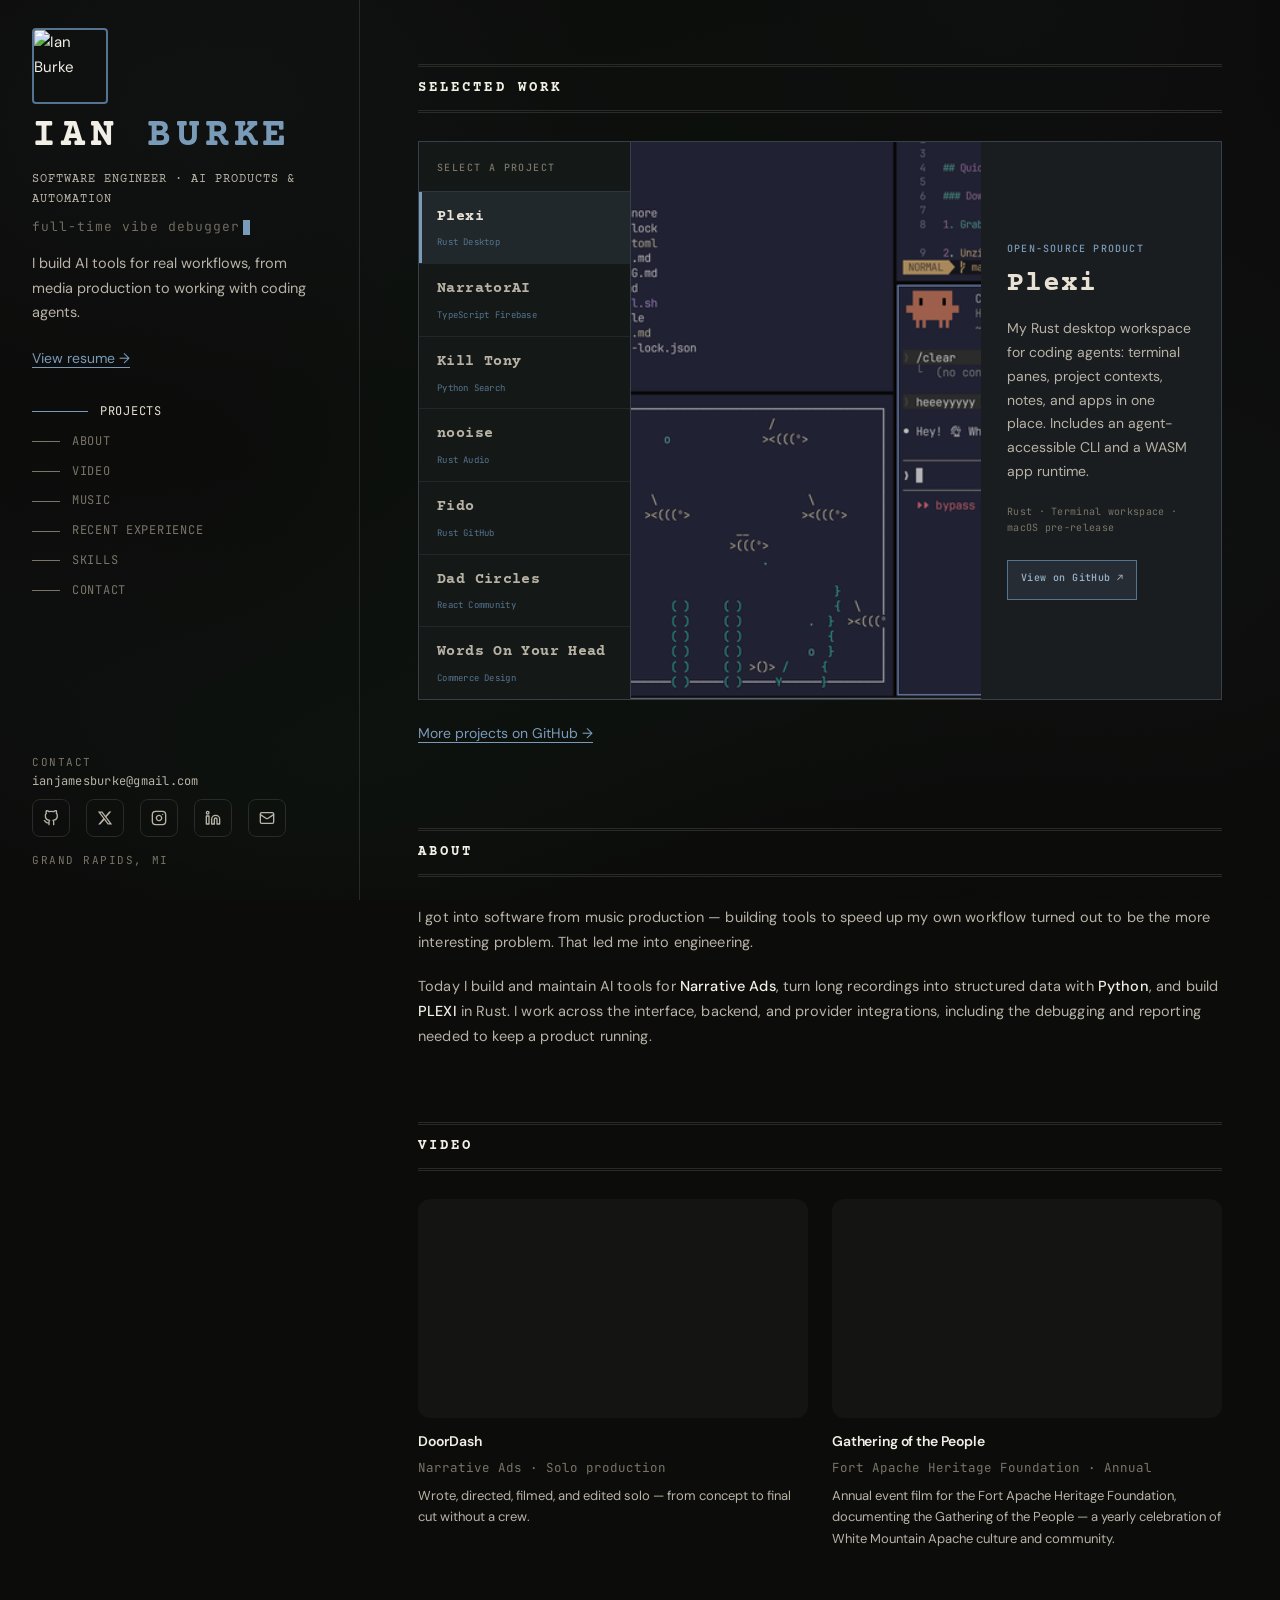
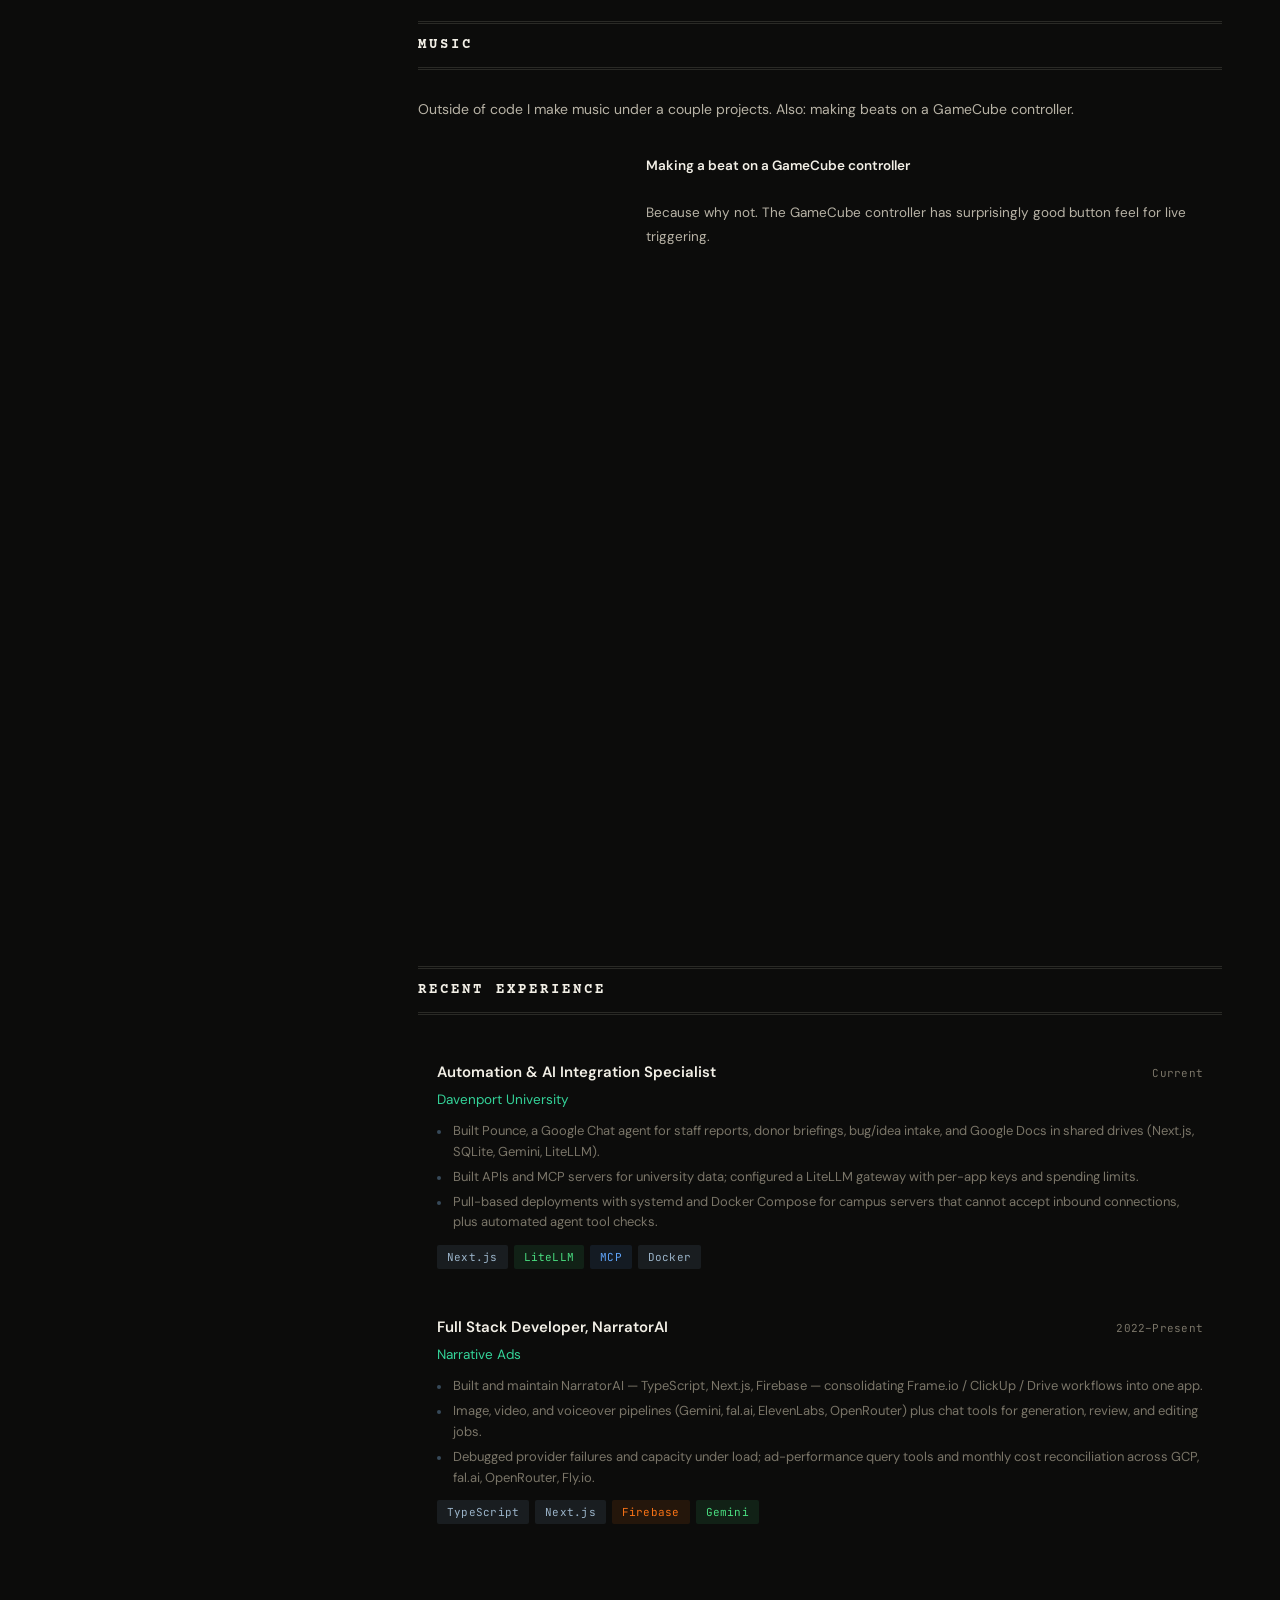
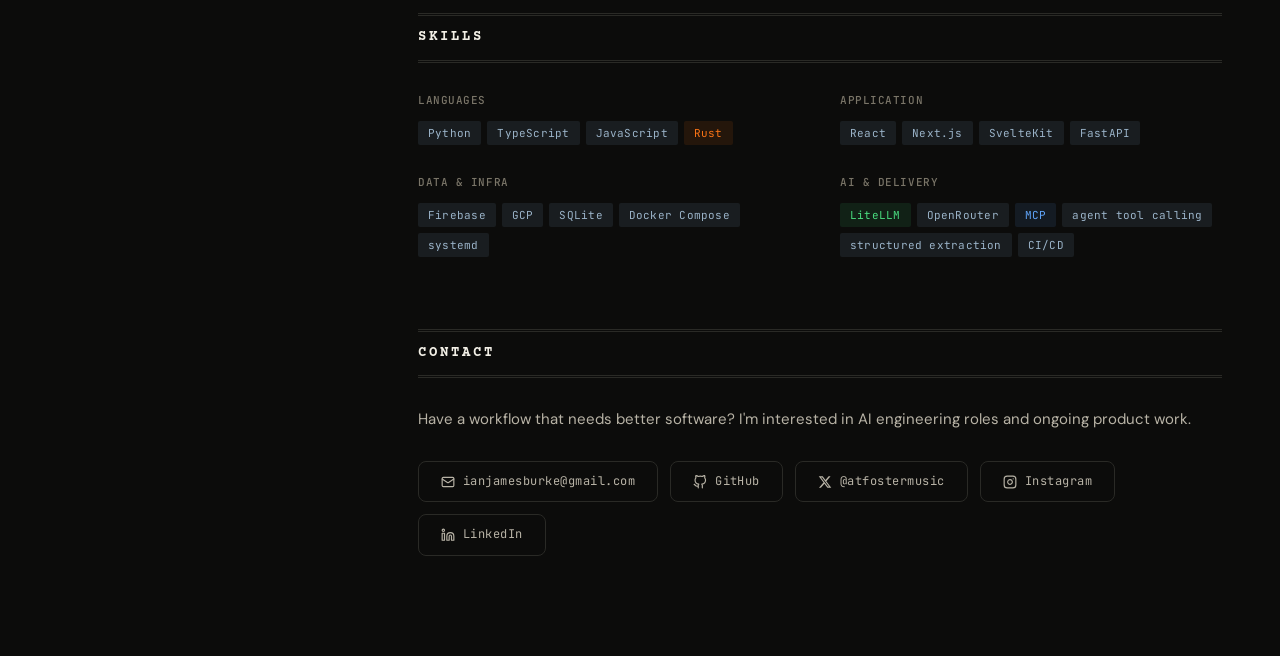
==== index.html @ cabcfe4a "Prioritize project preview imagery" ====
<!DOCTYPE html>
<html lang="en">
<head>
  <meta charset="UTF-8">
  <meta name="viewport" content="width=device-width, initial-scale=1.0">
  <title>Ian Burke | AI Products &amp; Software Engineering</title>
  <!-- v7b accent fork (slate): Slate blue. Cool slate-blue. Quiet technical. Flowing sidebar + labels. -->
  <meta name="description" content="Ian Burke builds AI products, data pipelines, and tools for working with coding agents. Recent work, experience, and resume.">
  <link rel="preconnect" href="https://fonts.googleapis.com">
  <link rel="preconnect" href="https://fonts.gstatic.com" crossorigin>
  <link href="https://fonts.googleapis.com/css2?family=DM+Sans:ital,opsz,wght@0,9..40,300..700;1,9..40,300..700&family=JetBrains+Mono:wght@300;400;500&family=Courier+Prime:wght@400;700&display=swap" rel="stylesheet">
  <style>
    *,*::before,*::after{box-sizing:border-box;margin:0;padding:0}

    :root {
      --bg: #0c0c0b;
      --bg-raised: #141413;
      --bg-hover: #1a1a18;
      --project-surface: #191d20;
      --project-border: #364049;
      --border: #2a2a26;
      --border-hover: #3f3f36;
      --text: #f2efe6;
      --text-muted: #b8b3a6;
      --text-dim: #7a7568;
      --accent: #7a9bb8;
      --accent-bright: #9bb4c9;
      --accent-dim: rgba(122, 155, 184, 0.12);
      --accent-glow: rgba(122, 155, 184, 0.18);
      --brass: #7a9bb8;
      --brass-dim: #55748f;
      --brass-bright: #9bb4c9;
      --ink-cream: #e8e2d4;
      --green: #4ade80;
      --green-dim: rgba(74, 222, 128, 0.1);
      --green-muted: #34d399;
      --blue: #60a5fa;
      --blue-muted: #8ba4c7;
      --orange: #f97316;
      --orange-dim: rgba(249, 115, 22, 0.1);
      --red: #f43f5e;
      --red-dim: rgba(244, 63, 94, 0.1);
      --yellow: #facc15;
      --yellow-dim: rgba(250, 204, 21, 0.1);
      --serif: 'Courier Prime', 'Courier New', Courier, monospace;
      --display: 'Courier Prime', 'Courier New', Courier, monospace;
      --sans: 'DM Sans', -apple-system, sans-serif;
      --mono: 'JetBrains Mono', 'SF Mono', 'Courier New', monospace;
    }

    html {
      scroll-behavior: smooth;
      -webkit-font-smoothing: antialiased;
      -moz-osx-font-smoothing: grayscale;
    }

    body {
      font-family: var(--sans);
      background: var(--bg);
      color: var(--text);
      line-height: 1.65;
      font-size: 15px;
      overflow-x: hidden;
    }

    ::selection {
      background: rgba(122, 155, 184, 0.25);
      color: var(--ink-cream);
    }

    a {
      color: var(--text);
      text-decoration: none;
      transition: color 0.2s ease;
    }

    a:hover { color: var(--ink-cream); }

    /* ─── FRACTAL BACKGROUND ─── */

    .fractal-bg {
      position: fixed;
      top: 0;
      left: 0;
      width: 100%;
      height: 100%;
      z-index: 0;
      opacity: 0.07;
      pointer-events: none;
      overflow: hidden;
    }

    .fractal-bg::before,
    .fractal-bg::after {
      content: '';
      position: absolute;
      border-radius: 50%;
      filter: blur(80px);
      animation: fractalDrift 45s ease-in-out infinite alternate;
    }

    .fractal-bg::before {
      width: 140%;
      height: 140%;
      top: -30%;
      left: -20%;
      background:
        radial-gradient(ellipse 40% 35% at 25% 30%, #7a9bb8 0%, transparent 70%),
        radial-gradient(ellipse 30% 45% at 70% 20%, #55748f 0%, transparent 65%),
        radial-gradient(ellipse 50% 30% at 50% 70%, #4ade80 0%, transparent 60%),
        radial-gradient(ellipse 25% 40% at 80% 60%, #7a9bb8 0%, transparent 70%),
        radial-gradient(ellipse 35% 25% at 15% 75%, #55748f 0%, transparent 65%),
        radial-gradient(ellipse 20% 50% at 40% 45%, #22c55e 0%, transparent 55%);
    }

    .fractal-bg::after {
      width: 120%;
      height: 120%;
      top: -10%;
      left: -10%;
      background:
        radial-gradient(ellipse 35% 40% at 60% 55%, #55748f 0%, transparent 65%),
        radial-gradient(ellipse 45% 25% at 30% 80%, #4ade80 0%, transparent 60%),
        radial-gradient(ellipse 30% 35% at 85% 35%, #2f3d4a 0%, transparent 70%),
        radial-gradient(ellipse 40% 30% at 20% 15%, #7a9bb8 0%, transparent 60%),
        radial-gradient(ellipse 25% 45% at 55% 25%, #16a34a 0%, transparent 55%);
      animation-delay: -20s;
      animation-duration: 60s;
    }

    @keyframes fractalDrift {
      0% { transform: scale(1) rotate(0deg) translate(0, 0); }
      33% { transform: scale(1.08) rotate(3deg) translate(2%, -1%); }
      66% { transform: scale(0.95) rotate(-2deg) translate(-1%, 2%); }
      100% { transform: scale(1.04) rotate(1.5deg) translate(1%, -1.5%); }
    }

    /* Noise grain overlay for texture */
    .fractal-bg .grain {
      position: absolute;
      top: -50%;
      left: -50%;
      width: 200%;
      height: 200%;
      background-image: url("data:image/svg+xml,%3Csvg viewBox='0 0 256 256' xmlns='http://www.w3.org/2000/svg'%3E%3Cfilter id='n'%3E%3CfeTurbulence type='fractalNoise' baseFrequency='0.85' numOctaves='4' stitchTiles='stitch'/%3E%3C/filter%3E%3Crect width='100%25' height='100%25' filter='url(%23n)' opacity='0.5'/%3E%3C/svg%3E");
      background-size: 200px 200px;
      opacity: 0.4;
      mix-blend-mode: overlay;
    }

    /* ─── LAYOUT ─── */

    .wrapper {
      display: flex;
      align-items: flex-start;
      min-height: 100vh;
      position: relative;
      z-index: 1;
    }

    .sidebar {
      flex: 0 0 min(30%, 360px);
      width: min(30%, 360px);
      max-width: 360px;
      position: sticky;
      top: 0;
      height: 100vh;
      height: 100dvh;
      padding: 28px 32px;
      border-right: 1px solid var(--border);
      overflow: hidden;
    }

    .identity {
      display: flex;
      flex-direction: column;
      height: 100%;
      min-height: 0;
    }

    .main {
      flex: 1 1 0;
      min-width: 0;
      max-width: 900px;
      margin-inline: auto;
      padding: 80px 60px 120px 60px;
      width: 100%;
      overflow: visible;
    }

    /* ─── SIDEBAR CONTENT ─── */

    .avatar {
      width: 76px;
      height: 76px;
      border-radius: 50%;
      object-fit: cover;
      object-position: center 20%;
      border: 2px solid var(--border);
      margin-bottom: 12px;
      display: block;
    }

    .name {
      font-family: var(--display);
      font-size: 48px;
      font-weight: 700;
      letter-spacing: -0.03em;
      line-height: 1.05;
      color: var(--text);
      margin-bottom: 12px;
    }

    .name em {
      font-style: normal;
      color: var(--brass);
    }

    .role {
      font-family: var(--sans);
      font-size: 16px;
      font-weight: 500;
      color: var(--text-muted);
      margin-bottom: 6px;
      letter-spacing: 0.01em;
    }

    .tagline {
      font-family: var(--mono);
      font-size: 13px;
      font-weight: 300;
      color: var(--text-dim);
      letter-spacing: 0.02em;
      margin-bottom: 14px;
    }

    .tagline .cursor {
      display: inline-block;
      width: 7px;
      height: 15px;
      background: var(--brass);
      margin-left: 3px;
      vertical-align: text-bottom;
      animation: blink 1.1s step-end infinite;
    }

    @keyframes blink {
      0%, 100% { opacity: 1; }
      50% { opacity: 0; }
    }

    .bio {
      font-size: 14.5px;
      color: var(--text-muted);
      line-height: 1.7;
      max-width: 340px;
    }

    /* ─── NAV ─── */

    .nav {
      margin-top: 16px;
    }

    .nav-link {
      display: flex;
      align-items: center;
      gap: 12px;
      padding: 5px 0;
      font-family: var(--mono);
      font-size: 12px;
      font-weight: 400;
      letter-spacing: 0.06em;
      text-transform: uppercase;
      color: var(--text-dim);
      transition: all 0.3s ease;
      cursor: pointer;
    }

    .nav-line {
      width: 28px;
      height: 1px;
      background: var(--text-dim);
      transition: all 0.3s ease;
    }

    .nav-link:hover,
    .nav-link.active {
      color: var(--ink-cream);
    }

    .nav-link:hover .nav-line,
    .nav-link.active .nav-line {
      width: 56px;
      background: var(--brass-dim);
    }

    /* ─── SIDEBAR FOOTER ─── */

    .sidebar-footer {
      margin-top: auto;
      padding-top: 14px;
    }

    .sidebar-contact-label {
      font-family: var(--mono);
      font-size: 11px;
      letter-spacing: 0.14em;
      text-transform: uppercase;
      color: var(--text-dim);
      margin-bottom: 2px;
    }

    .sidebar-email {
      display: block;
      font-family: var(--mono);
      font-size: 12px;
      color: var(--text-muted);
      background: none;
      border: none;
      padding: 0;
      cursor: pointer;
      text-align: left;
      letter-spacing: 0.02em;
    }

    .sidebar-email:hover {
      color: var(--accent);
    }

    .socials {
      display: flex;
      gap: 16px;
      margin-top: 10px;
      margin-bottom: 10px;
    }

    .social-link {
      display: flex;
      align-items: center;
      justify-content: center;
      width: 38px;
      height: 38px;
      border-radius: 8px;
      border: 1px solid var(--border);
      color: var(--text-muted);
      background: transparent;
      font: inherit;
      padding: 0;
      cursor: pointer;
      transition: all 0.25s ease;
    }

    .social-link:hover {
      border-color: var(--brass-dim);
      color: var(--ink-cream);
      background: rgba(196, 165, 116, 0.1);
      box-shadow: 0 0 20px rgba(196, 165, 116, 0.08);
    }

    .social-link .check-icon { display: none; }
    .social-link.copied .email-icon { display: none; }
    .social-link.copied .check-icon { display: block; }
    .social-link.copied {
      border-color: var(--green);
      color: var(--green);
      background: var(--green-dim);
    }

    .email-wrap {
      position: relative;
    }

    .copy-toast {
      position: absolute;
      bottom: calc(100% + 8px);
      left: 50%;
      transform: translateX(-50%) translateY(4px);
      font-family: var(--mono);
      font-size: 11px;
      color: var(--green);
      background: var(--bg-raised);
      border: 1px solid var(--green);
      padding: 4px 10px;
      border-radius: 6px;
      white-space: nowrap;
      pointer-events: none;
      opacity: 0;
      transition: all 0.2s ease;
    }

    .copy-toast.show {
      opacity: 1;
      transform: translateX(-50%) translateY(0);
    }

    .social-link svg {
      width: 16px;
      height: 16px;
    }

    .status-line {
      font-family: var(--mono);
      font-size: 11px;
      color: var(--text-dim);
      letter-spacing: 0.03em;
    }

    /* ─── SECTIONS ─── */

    .section {
      margin-bottom: 100px;
    }

    .section:last-child {
      margin-bottom: 0;
    }

    .section-label {
      font-family: var(--display);
      font-size: 14px;
      font-weight: 700;
      letter-spacing: 0.04em;
      text-transform: uppercase;
      color: var(--text);
      padding-left: 14px;
      border-left: 3px solid var(--brass);
      margin-bottom: 40px;
    }

    /* ─── ABOUT ─── */

    .about p {
      color: var(--text-muted);
      font-size: 15px;
      margin-bottom: 18px;
      line-height: 1.75;
    }

    .about p:last-child { margin-bottom: 0; }

    .about strong {
      color: var(--text);
      font-weight: 500;
    }

    .about a {
      color: var(--blue-muted);
      text-decoration: underline;
      text-decoration-color: rgba(129, 140, 248, 0.3);
      text-underline-offset: 3px;
      transition: text-decoration-color 0.2s ease;
    }

    .about a:hover {
      text-decoration-color: var(--blue-muted);
    }

    /* ─── EXPERIENCE ─── */

    .exp-item {
      padding: 20px 24px;
      border-radius: 12px;
      margin-bottom: 12px;
      border: 1px solid transparent;
      transition: all 0.25s ease;
    }

    .exp-item:hover {
      background: var(--bg-hover);
      border-color: var(--border);
    }

    .exp-header {
      display: flex;
      justify-content: space-between;
      align-items: baseline;
      margin-bottom: 4px;
      gap: 12px;
    }

    .exp-role {
      font-size: 15px;
      font-weight: 600;
      color: var(--text);
    }

    .exp-date {
      font-family: var(--mono);
      font-size: 11px;
      color: var(--text-dim);
      white-space: nowrap;
      letter-spacing: 0.02em;
    }

    .exp-company {
      font-size: 13.5px;
      color: var(--green-muted);
      margin-bottom: 10px;
    }

    .exp-desc {
      font-size: 13.5px;
      color: var(--text-muted);
      line-height: 1.65;
      margin-bottom: 10px;
    }

    .exp-highlights {
      list-style: none;
      padding: 0;
    }

    .exp-highlights li {
      font-size: 13px;
      color: var(--text-dim);
      line-height: 1.6;
      padding-left: 16px;
      position: relative;
      margin-bottom: 4px;
    }

    .exp-highlights li::before {
      content: '';
      position: absolute;
      left: 0;
      top: 9px;
      width: 4px;
      height: 4px;
      border-radius: 50%;
      background: var(--brass-dim);
      opacity: 0.6;
    }

    .exp-tags {
      display: flex;
      flex-wrap: wrap;
      gap: 6px;
      margin-top: 12px;
    }

    /* ─── FEATURED PROJECT ─── */

    .project-featured {
      display: grid;
      grid-template-columns: 1.1fr 1fr;
      gap: 24px;
      border: 1px solid var(--project-border);
      border-radius: 14px;
      background: var(--project-surface);
      overflow: hidden;
      margin-bottom: 20px;
      transition: border-color 0.25s ease;
    }

    a.project-featured:hover {
      border-color: var(--border-hover);
    }

    .project-featured-media {
      position: relative;
      aspect-ratio: 16 / 9;
      align-self: start;
      padding-bottom: 0;
      height: auto;
      background: var(--bg);
    }

    .project-featured-media iframe {
      position: absolute;
      top: 0;
      left: 0;
      width: 100%;
      height: 100%;
      border: 0;
    }

    .project-featured-media--img img {
      position: absolute;
      top: 0;
      left: 0;
      width: 100%;
      height: 100%;
      object-fit: cover;
      filter: brightness(0.9) saturate(0.9);
      transition: transform 0.5s cubic-bezier(0.25, 0.46, 0.45, 0.94), filter 0.5s ease;
    }

    a.project-featured:hover .project-featured-media--img img {
      transform: scale(1.03);
      filter: brightness(1) saturate(1);
    }

    .project-featured-body {
      padding: 24px 28px 24px 0;
      display: flex;
      flex-direction: column;
      justify-content: center;
    }

    .project-featured-body .project-desc { margin-bottom: 12px; }
    .project-featured-body .project-tags { margin-bottom: 4px; }

    @media (min-width: 769px) {
      .project-featured-media {
        align-self: stretch;
        aspect-ratio: auto;
        height: 100%;
      }
    }

    @media (max-width: 768px) {
      .project-featured { grid-template-columns: 1fr; }
      .project-featured-body { padding: 4px 20px 24px; }
    }

    .project-lane-label {
      margin: 48px 0 20px;
      color: var(--text-dim);
      font-family: var(--mono);
      font-size: 11px;
      font-weight: 500;
      letter-spacing: 0.16em;
      text-transform: uppercase;
    }

    /* ─── PROJECT INDEX ─── */

    .projects-mini-list {
      display: grid;
      grid-template-columns: repeat(3, minmax(0, 1fr));
      gap: 0;
      margin-bottom: 20px;
      border-top: 1px solid var(--border);
    }

    .project-mini {
      display: flex;
      align-items: baseline;
      justify-content: space-between;
      gap: 16px;
      min-height: 100px;
      padding: 20px 0;
      border-bottom: 1px solid var(--border);
      transition: all 0.2s ease;
    }

    .project-mini { padding-right: 20px; }
    .project-mini + .project-mini { padding-left: 20px; border-left: 1px solid var(--border); }

    .project-mini:hover {
      color: var(--brass);
    }

    .project-mini-body {
      display: flex;
      flex-direction: column;
      gap: 4px;
      min-width: 0;
    }

    .project-mini-name {
      font-size: 14px;
      font-weight: 600;
      color: var(--text);
    }

    .project-mini-desc {
      font-size: 12.5px;
      color: var(--text-dim);
      line-height: 1.5;
    }

    .project-mini-arrow {
      color: var(--text-dim);
      font-size: 18px;
      transition: transform 0.2s ease, color 0.2s ease;
    }

    .project-mini:hover .project-mini-arrow { color: var(--brass); transform: translate(3px, -3px); }

    @media (max-width: 600px) {
      .projects-mini-list { grid-template-columns: 1fr; }
      .project-mini, .project-mini + .project-mini { padding-left: 0; padding-right: 0; border-left: 0; }
    }

    /* ─── WORK SELECTOR ─── */

    .work-selector {
      display: grid;
      grid-template-columns: minmax(205px, 0.36fr) minmax(0, 1fr);
      border: 1px solid var(--project-border);
      background: var(--project-surface);
    }

    .work-selector-nav {
      display: flex;
      flex-direction: column;
      border-right: 1px solid var(--project-border);
      background: #141817;
    }

    .work-selector-label {
      padding: 18px 18px 14px;
      color: var(--text-dim);
      font-family: var(--mono);
      font-size: 10px;
      font-weight: 500;
      letter-spacing: 0.14em;
      text-transform: uppercase;
    }

    .work-selector-button {
      width: 100%;
      min-width: 0;
      padding: 13px 18px;
      border: 0;
      border-top: 1px solid rgba(122, 155, 184, 0.12);
      background: transparent;
      color: var(--text-muted);
      cursor: pointer;
      font: inherit;
      text-align: left;
      transition: background 0.18s ease, color 0.18s ease;
    }

    .work-selector-button:hover,
    .work-selector-button.active {
      background: var(--accent-dim);
      color: var(--ink-cream);
    }

    .work-selector-button.active { box-shadow: inset 3px 0 0 var(--brass); }

    .work-selector-button strong {
      display: block;
      max-width: 100%;
      font-family: var(--display);
      font-size: 15px;
      letter-spacing: 0.025em;
      overflow-wrap: anywhere;
    }

    .work-selector-tags {
      display: flex;
      gap: 5px;
      margin-top: 6px;
    }

    .work-selector-tags small {
      color: var(--brass-dim);
      font-family: var(--mono);
      font-size: 9px;
      letter-spacing: 0.03em;
    }

    .work-selector-stage {
      display: grid;
      grid-template-columns: minmax(0, 1.38fr) minmax(240px, 0.76fr);
      min-height: 430px;
    }

    .work-selector-media {
      position: relative;
      min-height: 100%;
      overflow: hidden;
      background: var(--bg);
    }

    .work-selector-media img {
      width: 100%;
      height: 100%;
      object-fit: cover;
      filter: brightness(0.78) saturate(0.82);
      transition: opacity 0.16s ease, transform 0.5s ease, filter 0.4s ease;
    }

    .work-selector-stage:hover .work-selector-media img {
      transform: scale(1.025);
      filter: brightness(0.92) saturate(0.95);
    }

    .work-selector-copy {
      display: flex;
      flex-direction: column;
      justify-content: center;
      padding: 28px 26px;
    }

    .work-selector-kicker {
      color: var(--brass);
      font-family: var(--mono);
      font-size: 10px;
      font-weight: 500;
      letter-spacing: 0.12em;
      text-transform: uppercase;
    }

    .work-selector-copy h3 {
      margin-top: 12px;
      max-width: 100%;
      color: var(--ink-cream);
      font-family: var(--display);
      font-size: clamp(24px, 2.2vw, 32px);
      line-height: 1.05;
      letter-spacing: 0.035em;
      overflow-wrap: anywhere;
    }

    .work-selector-copy p {
      margin-top: 18px;
      color: var(--text-muted);
      font-size: 14px;
      line-height: 1.7;
    }

    .work-selector-meta {
      margin-top: 20px;
      color: var(--text-dim);
      font-family: var(--mono);
      font-size: 10px;
      line-height: 1.6;
      letter-spacing: 0.03em;
    }

    .work-selector-action {
      align-self: flex-start;
      min-height: 40px;
      margin-top: 24px;
      padding: 9px 13px;
      border: 1px solid var(--brass-dim);
      background: var(--accent-dim);
      color: var(--brass-bright);
      font-family: var(--mono);
      font-size: 10px;
      font-weight: 500;
      letter-spacing: 0.04em;
      transition: background 0.18s ease, color 0.18s ease;
    }

    .work-selector-action:hover { background: var(--brass); color: var(--bg); }

    @media (max-width: 768px) {
      .work-selector { grid-template-columns: 1fr; }
      .work-selector-nav { display: grid; grid-template-columns: repeat(2, minmax(0, 1fr)); border-right: 0; border-bottom: 1px solid var(--project-border); }
      .work-selector-label { grid-column: 1 / -1; }
      .work-selector-button { min-height: 68px; }
      .work-selector-stage { grid-template-columns: 1fr; min-height: 0; }
      .work-selector-media { aspect-ratio: 16 / 9; }
      .work-selector-copy { padding: 28px 24px; }
    }

    /* ─── SKILLS ─── */

    .skills-grid {
      display: grid;
      grid-template-columns: 1fr 1fr;
      gap: 28px 40px;
    }

    .skill-group-label {
      font-family: var(--mono);
      font-size: 11px;
      font-weight: 500;
      letter-spacing: 0.05em;
      text-transform: uppercase;
      color: var(--text-dim);
      margin-bottom: 12px;
    }

    .skill-list {
      display: flex;
      flex-wrap: wrap;
      gap: 6px;
    }

    @media (max-width: 480px) {
      .skills-grid { grid-template-columns: 1fr; }
    }

    /* ─── PROJECT CARDS ─── */

    .project-card {
      display: flex;
      flex-direction: column;
      border: 1px solid var(--border);
      border-radius: 12px;
      overflow: hidden;
      transition: all 0.35s cubic-bezier(0.25, 0.46, 0.45, 0.94);
      background: var(--bg-raised);
    }

    .project-card:hover {
      border-color: var(--border-hover);
      transform: translateY(-3px);
      box-shadow:
        0 4px 24px rgba(0, 0, 0, 0.3),
        0 0 40px rgba(196, 165, 116, 0.06),
        inset 0 1px 0 rgba(255, 255, 255, 0.02);
    }

    .project-img-wrap {
      position: relative;
      overflow: hidden;
      aspect-ratio: 16 / 9;
      background: var(--bg);
    }

    .project-img-wrap img {
      width: 102%;
      height: 102%;
      margin: -1% 0 0 -1%;
      object-fit: cover;
      transition: transform 0.5s cubic-bezier(0.25, 0.46, 0.45, 0.94);
      filter: brightness(0.9) saturate(0.9);
    }

    .project-card:hover .project-img-wrap img {
      transform: scale(1.04);
      filter: brightness(1) saturate(1);
    }

    .project-img-wrap::after {
      content: '';
      position: absolute;
      bottom: 0;
      left: 0;
      right: 0;
      height: 60%;
      background: linear-gradient(transparent, var(--bg-raised));
      pointer-events: none;
    }

    .project-body {
      padding: 20px 24px 24px;
    }

    .project-header {
      display: flex;
      align-items: flex-start;
      justify-content: space-between;
      margin-bottom: 8px;
    }

    .project-name {
      font-family: var(--display);
      font-size: 17px;
      font-weight: 600;
      color: var(--text);
      letter-spacing: -0.01em;
    }

    .project-link-icon {
      color: var(--text-dim);
      transition: all 0.3s ease;
      display: flex;
      flex-shrink: 0;
    }

    .project-card:hover .project-link-icon {
      color: var(--brass);
      transform: translate(2px, -2px);
    }

    .project-link-icon svg {
      width: 16px;
      height: 16px;
    }

    .project-desc {
      font-size: 13.5px;
      color: var(--text-muted);
      line-height: 1.6;
      margin-bottom: 14px;
    }

    .project-tags {
      display: flex;
      flex-wrap: wrap;
      gap: 6px;
    }

    .project-note {
      margin-bottom: 12px;
      color: var(--text-dim);
      font-family: var(--mono);
      font-size: 11px;
      line-height: 1.6;
    }

    .resume-link {
      display: inline-flex;
      align-items: center;
      min-height: 44px;
      margin-top: 12px;
      color: var(--ink-cream);
      font-size: 14px;
      text-decoration: underline;
      text-underline-offset: 4px;
    }

    .resume-link:focus-visible { outline: 2px solid var(--ink-cream); outline-offset: 4px; }

    .tag {
      font-family: var(--mono);
      font-size: 11px;
      font-weight: 400;
      color: var(--accent-bright);
      background: var(--accent-dim);
      padding: 3px 10px;
      border-radius: 100px;
      letter-spacing: 0.02em;
    }

    .tag.green {
      color: var(--green);
      background: var(--green-dim);
    }

    .tag.blue {
      color: var(--blue);
      background: rgba(96, 165, 250, 0.1);
    }

    .tag.orange {
      color: var(--orange);
      background: var(--orange-dim);
    }

    .tag.red {
      color: var(--red);
      background: var(--red-dim);
    }

    .tag.yellow {
      color: var(--yellow);
      background: var(--yellow-dim);
    }

    /* ─── CONTACT ─── */

    .copy-email-btn {
      cursor: pointer;
      font: inherit;
      background: transparent;
      width: auto;
    }

    .contact-text {
      color: var(--text-muted);
      font-size: 15px;
      line-height: 1.75;
      margin-bottom: 28px;
    }

    .contact-text a {
      color: var(--ink-cream);
    }

    .contact-links {
      display: flex;
      flex-wrap: wrap;
      gap: 12px;
    }

    .contact-btn {
      font-family: var(--mono);
      font-size: 12px;
      letter-spacing: 0.04em;
      padding: 10px 22px;
      border-radius: 8px;
      border: 1px solid var(--border);
      color: var(--text-muted);
      transition: all 0.25s ease;
      display: inline-flex;
      align-items: center;
      gap: 8px;
    }

    .contact-btn:hover {
      border-color: var(--brass-dim);
      color: var(--ink-cream);
      background: rgba(196, 165, 116, 0.08);
    }

    .contact-btn svg {
      width: 14px;
      height: 14px;
    }

    /* ─── FADE IN ─── */

    .fade-in {
      opacity: 0;
      transform: translateY(12px);
      animation: fadeUp 0.6s ease forwards;
    }

    @keyframes fadeUp {
      to { opacity: 1; transform: translateY(0); }
    }

    .fade-in:nth-child(1) { animation-delay: 0.05s; }
    .fade-in:nth-child(2) { animation-delay: 0.12s; }
    .fade-in:nth-child(3) { animation-delay: 0.19s; }
    .fade-in:nth-child(4) { animation-delay: 0.26s; }
    .fade-in:nth-child(5) { animation-delay: 0.33s; }

    .section { opacity: 0; transform: translateY(16px); transition: all 0.5s ease; }
    .section.visible { opacity: 1; transform: translateY(0); }

    /* ─── VIDEO ─── */

    .video-grid {
      display: grid;
      grid-template-columns: 1fr 1fr;
      gap: 24px;
    }

    .video-embed-wrap {
      position: relative;
      padding-bottom: 56.25%;
      height: 0;
      overflow: hidden;
      border-radius: 12px;
      margin-bottom: 12px;
      background: var(--bg-raised);
    }

    .video-embed-wrap iframe {
      position: absolute;
      top: 0;
      left: 0;
      width: 100%;
      height: 100%;
      border: 0;
    }

    .video-title {
      font-size: 14px;
      font-weight: 600;
      color: var(--text);
      margin-bottom: 5px;
      letter-spacing: -0.01em;
    }

    .video-meta {
      font-size: 12.5px;
      color: var(--text-dim);
      font-family: var(--mono);
      margin-bottom: 6px;
    }

    .video-desc {
      font-size: 13px;
      color: var(--text-muted);
      line-height: 1.65;
    }

    /* ─── MUSIC ─── */

    .music-intro {
      color: var(--text-muted);
      font-size: 14px;
      line-height: 1.7;
      margin-bottom: 28px;
    }

    .music-short-wrap {
      display: flex;
      gap: 28px;
      margin-bottom: 28px;
      align-items: flex-start;
    }

    .music-short-embed {
      flex-shrink: 0;
    }

    .music-short-embed iframe {
      border-radius: 12px;
      display: block;
    }

    .music-short-desc {
      color: var(--text-muted);
      font-size: 13.5px;
      line-height: 1.75;
      padding-top: 4px;
    }

    .music-short-desc strong {
      color: var(--text);
      font-weight: 600;
    }

    .spotify-grid {
      display: flex;
      flex-direction: row;
      gap: 16px;
      overflow-x: auto;
      padding-bottom: 8px;
      scrollbar-width: thin;
    }

    .spotify-grid iframe {
      border-radius: 12px;
      display: block;
      flex: 0 0 300px;
    }

    /* ─── RESPONSIVE ─── */

    @media (max-width: 1024px) {
      .sidebar { flex-basis: 28%; width: 28%; padding: 24px 20px; }
      .main { padding: 60px 40px 100px 40px; }
    }

    @media (max-width: 768px) {
      .wrapper { flex-direction: column; }
      .sidebar {
        flex-basis: auto;
        width: 100%;
        max-width: none;
        position: static;
        height: auto;
        overflow: visible;
        padding: 48px 28px 40px;
      }
      .sidebar { border-right: 0; }
      .main {
        padding: 20px 28px 80px;
      }
      .bio {
        margin-bottom: 20px;
      }
      .name { font-size: 36px; }
      .nav { display: none; }
      .project-body { padding: 16px 18px 20px; }
      .fractal-bg { opacity: 0.04; }
    }

    @media (max-width: 600px) {
      .music-short-wrap { flex-direction: column; }
.video-grid { grid-template-columns: 1fr; }
    }

    @media (max-width: 480px) {
      .sidebar { padding: 36px 20px 32px; }
      .main { padding: 16px 20px 60px; }
      .name { font-size: 30px; }
      .contact-links { flex-direction: column; }
      .contact-btn { width: 100%; justify-content: center; }
      .exp-header { flex-direction: column; gap: 2px; }
    }

    /* ─── v7 dark-typewriter accents ─── */
    .name {
      letter-spacing: 0.04em;
      text-transform: none;
      font-weight: 700;
    }
    .name em { color: var(--brass); font-style: normal; }
    .role { font-family: var(--display); letter-spacing: 0.08em; text-transform: uppercase; font-size: 12px; }
    .section-label {
      letter-spacing: 0.14em;
      font-weight: 700;
      border-left: 0;
      padding-left: 0;
      border-bottom: 1px solid var(--border);
      padding-bottom: 10px;
      position: relative;
    }
    .section-label::after {
      content: '';
      position: absolute;
      left: 0; bottom: -1px;
      width: 48px; height: 2px;
      background: var(--brass);
    }
    .tag { color: var(--brass-bright); border-radius: 2px; }
    a:hover { color: var(--brass); }
    .resume-link { color: var(--brass); }
    .resume-link:focus-visible { outline-color: var(--brass); }
    .nav-link:hover, .nav-link.active { color: var(--ink-cream); }
    .nav-link:hover .nav-line, .nav-link.active .nav-line { background: var(--brass); }
    .fractal-bg { opacity: 0.045; }


    /* ─── v7b tighter editorial ─── */
    .section-label {
      letter-spacing: 0.22em;
      border-bottom: none;
      padding-bottom: 0;
      margin-bottom: 28px;
      border-top: 3px double var(--border);
      border-bottom: 3px double var(--border);
      padding: 10px 0;
    }
    .section-label::after { display: none; }
    .name { letter-spacing: 0.12em; text-transform: uppercase; font-size: 40px; }
    .sidebar { padding: 28px 32px; }
    .main { padding: 64px 48px 100px 48px; }
    .section { margin-bottom: 72px; }
    .about p { font-size: 14.5px; letter-spacing: 0.01em; }
    .project-featured { border-radius: 4px; }
    .project-mini { border-radius: 4px; }
    .exp-item { border-radius: 4px; padding: 16px 18px; }
    .avatar { border-radius: 4px; border-color: var(--brass-dim); }
    .tagline { letter-spacing: 0.08em; }
    .status-line { letter-spacing: 0.14em; text-transform: uppercase; }

    @media (max-width: 1024px) and (min-width: 769px) {
      .sidebar { padding: 24px 20px; }
      .name { font-size: 32px; letter-spacing: 0.06em; }
      .socials { gap: 6px; }
      .social-link { width: 32px; height: 32px; }
    }

    @media (max-width: 768px) {
      .sidebar { padding: 36px 28px 32px; }
    }

    @media (max-width: 480px) {
      .sidebar { padding: 28px 20px 24px; }
    }

    @media (min-width: 769px) and (max-height: 760px) {
      .sidebar { padding-top: 20px; padding-bottom: 20px; }
      .avatar { width: 60px; height: 60px; }
      .tagline { display: none; }
      .nav-link { padding-top: 4px; padding-bottom: 4px; }
    }

    @media (min-width: 769px) and (max-height: 650px) {
      .bio { display: none; }
    }

    @media (min-width: 769px) and (max-height: 620px) {
      .avatar { display: none; }
    }

  </style>
</head>
<body>

  <div class="fractal-bg"><div class="grain"></div></div>

  <div class="wrapper">

    <!-- ─── LEFT PANEL ─── -->
    <aside class="sidebar">
      <div class="identity">
        <img src="/images/ian.png" alt="Ian Burke" class="avatar fade-in">
        <h1 class="name fade-in">Ian <em>Burke</em></h1>
        <p class="role fade-in">Software Engineer &middot; AI Products &amp; Automation</p>
        <p class="tagline fade-in">full-time vibe debugger<span class="cursor"></span></p>
        <p class="bio fade-in">
          I build AI tools for real workflows, from media production to working with coding agents.
        </p>
        <a class="resume-link fade-in" href="resume.html">View resume &rarr;</a>

        <nav class="nav fade-in">
          <a href="#projects" class="nav-link active" data-section="projects">
            <span class="nav-line"></span>
            <span>Projects</span>
          </a>
          <a href="#about" class="nav-link" data-section="about">
            <span class="nav-line"></span>
            <span>About</span>
          </a>
          <a href="#video" class="nav-link" data-section="video">
            <span class="nav-line"></span>
            <span>Video</span>
          </a>
          <a href="#music" class="nav-link" data-section="music">
            <span class="nav-line"></span>
            <span>Music</span>
          </a>
          <a href="#experience" class="nav-link" data-section="experience">
            <span class="nav-line"></span>
            <span>Recent Experience</span>
          </a>
          <a href="#skills" class="nav-link" data-section="skills">
            <span class="nav-line"></span>
            <span>Skills</span>
          </a>
          <a href="#contact" class="nav-link" data-section="contact">
            <span class="nav-line"></span>
            <span>Contact</span>
          </a>
        </nav>

        <div class="sidebar-footer fade-in">
        <div class="sidebar-contact-label">Contact</div>
        <button type="button" class="sidebar-email" id="sidebar-email-text" aria-label="Copy email">ianjamesburke@gmail.com</button>
        <div class="socials">
          <a href="https://github.com/ianjamesburke" target="_blank" rel="noopener" class="social-link" aria-label="GitHub">
            <svg viewBox="0 0 24 24" fill="none" stroke="currentColor" stroke-width="2" stroke-linecap="round" stroke-linejoin="round"><path d="M9 19c-5 1.5-5-2.5-7-3m14 6v-3.87a3.37 3.37 0 0 0-.94-2.61c3.14-.35 6.44-1.54 6.44-7A5.44 5.44 0 0 0 20 4.77 5.07 5.07 0 0 0 19.91 1S18.73.65 16 2.48a13.38 13.38 0 0 0-7 0C6.27.65 5.09 1 5.09 1A5.07 5.07 0 0 0 5 4.77a5.44 5.44 0 0 0-1.5 3.78c0 5.42 3.3 6.61 6.44 7A3.37 3.37 0 0 0 9 18.13V22"/></svg>
          </a>
          <a href="https://x.com/atfostermusic" target="_blank" rel="noopener" class="social-link" aria-label="X / Twitter">
            <svg viewBox="0 0 24 24" fill="currentColor"><path d="M18.244 2.25h3.308l-7.227 8.26 8.502 11.24H16.17l-5.214-6.817L4.99 21.75H1.68l7.73-8.835L1.254 2.25H8.08l4.713 6.231zm-1.161 17.52h1.833L7.084 4.126H5.117z"/></svg>
          </a>
          <a href="https://www.instagram.com/ian_and_the_robot/" target="_blank" rel="noopener" class="social-link" aria-label="Instagram">
            <svg viewBox="0 0 24 24" fill="none" stroke="currentColor" stroke-width="2" stroke-linecap="round" stroke-linejoin="round"><rect x="2" y="2" width="20" height="20" rx="5" ry="5"/><path d="M16 11.37A4 4 0 1 1 12.63 8 4 4 0 0 1 16 11.37z"/><line x1="17.5" y1="6.5" x2="17.51" y2="6.5"/></svg>
          </a>
          <a href="https://www.linkedin.com/in/ian-burke-158350332/" target="_blank" rel="noopener" class="social-link" aria-label="LinkedIn">
            <svg viewBox="0 0 24 24" fill="none" stroke="currentColor" stroke-width="2" stroke-linecap="round" stroke-linejoin="round"><path d="M16 8a6 6 0 0 1 6 6v7h-4v-7a2 2 0 0 0-2-2 2 2 0 0 0-2 2v7h-4v-7a6 6 0 0 1 6-6z"/><rect x="2" y="9" width="4" height="12"/><circle cx="4" cy="4" r="2"/></svg>
          </a>
          <div class="email-wrap">
            <span class="copy-toast" id="sidebar-toast">Copied!</span>
            <button class="social-link" aria-label="Copy email" id="sidebar-email">
              <svg class="email-icon" viewBox="0 0 24 24" fill="none" stroke="currentColor" stroke-width="2" stroke-linecap="round" stroke-linejoin="round"><rect x="2" y="4" width="20" height="16" rx="2"/><path d="m22 7-8.97 5.7a1.94 1.94 0 0 1-2.06 0L2 7"/></svg>
              <svg class="check-icon" viewBox="0 0 24 24" fill="none" stroke="currentColor" stroke-width="2" stroke-linecap="round" stroke-linejoin="round"><polyline points="20 6 9 17 4 12"/></svg>
            </button>
          </div>
        </div>
        <span class="status-line">Grand Rapids, MI</span>
        </div>
      </div>
    </aside>

    <!-- ─── RIGHT PANEL ─── -->
    <main class="main">

      <!-- FEATURED PROJECTS -->
      <section class="section visible" id="projects">
        <div class="section-label">Selected Work</div>
        <div class="work-selector">
          <nav class="work-selector-nav" aria-label="Projects">
            <div class="work-selector-label">Select a project</div>
            <button class="work-selector-button active" type="button" data-name="Plexi" data-kind="Open-source product" data-image="/images/plexi.png" data-copy="My Rust desktop workspace for coding agents: terminal panes, project contexts, notes, and apps in one place. Includes an agent-accessible CLI and a WASM app runtime." data-meta="Rust · Terminal workspace · macOS pre-release" data-href="https://github.com/ianjamesburke/PLEXI" data-action="View on GitHub" data-external="true"><strong>Plexi</strong><span class="work-selector-tags"><small>Rust</small><small>Desktop</small></span></button>
            <button class="work-selector-button" type="button" data-name="NarratorAI" data-kind="Internal product" data-image="/images/narrator-ai-7.png" data-copy="AI media tools and ad analytics for Narrative Ads. Generation workflows, provider integrations, cloud capacity, and the reporting needed to keep production moving." data-meta="TypeScript · Firebase · AI media" data-href="narrator-ai.html" data-action="Read case study"><strong>NarratorAI</strong><span class="work-selector-tags"><small>TypeScript</small><small>Firebase</small></span></button>
            <button class="work-selector-button" type="button" data-name="Kill Tony Archive" data-kind="Public application" data-image="/images/kill-tony-archive.png" data-copy="A searchable archive built from 1,422 stand-up sets across 110 episodes. I built the audio-to-data pipeline and web app for finding sets, comics, and moments." data-meta="Python · Gemini · FastAPI" data-href="https://killtonyarchive.com/" data-action="Visit archive" data-external="true"><strong>Kill Tony</strong><span class="work-selector-tags"><small>Python</small><small>Search</small></span></button>
            <button class="work-selector-button" type="button" data-name="nooise" data-kind="Creative tool" data-image="/images/nooise.png" data-copy="An ambient music generator for the terminal, built around a live Rust synthesis engine and expressive, playable controls." data-meta="Rust · Synthesis · Terminal instrument" data-href="https://github.com/ianjamesburke/nooise" data-action="View on GitHub" data-external="true"><strong>nooise</strong><span class="work-selector-tags"><small>Rust</small><small>Audio</small></span></button>
            <button class="work-selector-button" type="button" data-name="Fido" data-kind="Developer tool" data-image="/images/fido.png" data-copy="A terminal-native space for repository work, team discussion, and the information that usually gets lost between GitHub and chat." data-meta="Rust · Terminal · GitHub" data-href="https://fido-web-production.up.railway.app/" data-action="Open Fido" data-external="true"><strong>Fido</strong><span class="work-selector-tags"><small>Rust</small><small>GitHub</small></span></button>
            <button class="work-selector-button" type="button" data-name="Dad Circles" data-kind="Independent product" data-image="/images/dad-circles.png" data-copy="A location-first matching product that helps dads find nearby community at the same stage of fatherhood." data-meta="React · Matching · Community" data-href="https://dadcircles.com/" data-action="Visit site" data-external="true"><strong>Dad Circles</strong><span class="work-selector-tags"><small>React</small><small>Community</small></span></button>
            <button class="work-selector-button" type="button" data-name="Words On Your Head" data-kind="E-commerce project" data-image="/images/wordsonyourhead-1.png" data-copy="A custom embroidered-hat store built around playful product discovery and a simple, characterful shopping experience." data-meta="Commerce · Design · Product" data-href="wordsonyourhead.html" data-action="Read case study"><strong>Words On Your Head</strong><span class="work-selector-tags"><small>Commerce</small><small>Design</small></span></button>
          </nav>
          <article class="work-selector-stage">
            <div class="work-selector-media"><img id="work-selector-image" src="/images/plexi.png" alt="Plexi — terminal multiplexer" loading="eager"></div>
            <div class="work-selector-copy">
              <span class="work-selector-kicker" id="work-selector-kind">Open-source product</span>
              <h3 id="work-selector-name">Plexi</h3>
              <p id="work-selector-description">My Rust desktop workspace for coding agents: terminal panes, project contexts, notes, and apps in one place. Includes an agent-accessible CLI and a WASM app runtime.</p>
              <div class="work-selector-meta" id="work-selector-meta">Rust · Terminal workspace · macOS pre-release</div>
              <a class="work-selector-action" id="work-selector-link" href="https://github.com/ianjamesburke/PLEXI" target="_blank" rel="noopener">View on GitHub ↗</a>
            </div>
          </article>
        </div>
        <a href="https://github.com/ianjamesburke?tab=repositories" target="_blank" rel="noopener" class="resume-link">More projects on GitHub &rarr;</a>
      </section>

      <!-- ABOUT -->
      <section class="section" id="about">
        <div class="section-label">About</div>
        <div class="about">
          <p>
            I got into software from music production — building tools to speed up my own workflow turned out to be the more interesting problem. That led me into engineering.
          </p>
          <p>
            Today I build and maintain AI tools for <strong>Narrative Ads</strong>, turn long recordings into structured data with <strong>Python</strong>, and build <strong>PLEXI</strong> in Rust. I work across the interface, backend, and provider integrations, including the debugging and reporting needed to keep a product running.
          </p>
        </div>
      </section>

<!-- VIDEO -->
      <section class="section" id="video">
        <div class="section-label">Video</div>
        <div class="video-grid">

          <div class="video-item">
            <div class="video-embed-wrap">
              <iframe src="https://www.youtube.com/embed/8qrNdVcZ7SA" title="DoorDash — Solo Production" allowfullscreen allow="accelerometer; autoplay; clipboard-write; encrypted-media; gyroscope; picture-in-picture" loading="lazy"></iframe>
            </div>
            <div class="video-title">DoorDash</div>
            <div class="video-meta">Narrative Ads &middot; Solo production</div>
            <p class="video-desc">Wrote, directed, filmed, and edited solo — from concept to final cut without a crew.</p>
          </div>

          <div class="video-item">
            <div class="video-embed-wrap">
              <iframe src="https://www.youtube.com/embed/yHvVM_4ituU" title="Gathering of the People — Fort Apache Heritage Foundation" allowfullscreen allow="accelerometer; autoplay; clipboard-write; encrypted-media; gyroscope; picture-in-picture" loading="lazy"></iframe>
            </div>
            <div class="video-title">Gathering of the People</div>
            <div class="video-meta">Fort Apache Heritage Foundation &middot; Annual</div>
            <p class="video-desc">Annual event film for the Fort Apache Heritage Foundation, documenting the Gathering of the People — a yearly celebration of White Mountain Apache culture and community.</p>
          </div>

        </div>
      </section>

      <!-- MUSIC -->
      <section class="section" id="music">
        <div class="section-label">Music</div>
        <p class="music-intro">
          Outside of code I make music under a couple projects. Also: making beats on a GameCube controller.
        </p>
        <div class="music-short-wrap">
          <div class="music-short-embed">
            <iframe width="200" height="356" src="https://www.youtube.com/embed/xtemveUbcnU" title="Making a beat on a GameCube controller" frameborder="0" allow="accelerometer; autoplay; clipboard-write; encrypted-media; gyroscope; picture-in-picture; web-share" allowfullscreen></iframe>
          </div>
          <div class="music-short-desc">
            <strong>Making a beat on a GameCube controller</strong><br><br>
            Because why not. The GameCube controller has surprisingly good button feel for live triggering.
          </div>
        </div>
        <div class="spotify-grid">
          <iframe src="https://open.spotify.com/embed/artist/3kxmOjAV50R1QK7oWc0ZS0?utm_source=generator" width="100%" height="352" frameborder="0" allowfullscreen="" allow="autoplay; clipboard-write; encrypted-media; fullscreen; picture-in-picture" loading="lazy"></iframe>
          <iframe src="https://open.spotify.com/embed/artist/0jh43WjjRpVwvX9pftuemm?utm_source=generator" width="100%" height="352" frameborder="0" allowfullscreen="" allow="autoplay; clipboard-write; encrypted-media; fullscreen; picture-in-picture" loading="lazy"></iframe>
          <iframe src="https://open.spotify.com/embed/artist/7BYZeVv9LeTOUh0sFIMQo0?utm_source=generator" width="100%" height="352" frameborder="0" allowfullscreen="" allow="autoplay; clipboard-write; encrypted-media; fullscreen; picture-in-picture" loading="lazy"></iframe>
        </div>
      </section>


      <!-- EXPERIENCE -->
      <section class="section" id="experience">
        <div class="section-label">Recent Experience</div>

        <div class="exp-item">
          <div class="exp-header">
            <span class="exp-role">Automation &amp; AI Integration Specialist</span>
            <span class="exp-date">Current</span>
          </div>
          <div class="exp-company">Davenport University</div>
          <ul class="exp-highlights">
            <li>Built Pounce, a Google Chat agent for staff reports, donor briefings, bug/idea intake, and Google Docs in shared drives (Next.js, SQLite, Gemini, LiteLLM).</li>
            <li>Built APIs and MCP servers for university data; configured a LiteLLM gateway with per-app keys and spending limits.</li>
            <li>Pull-based deployments with systemd and Docker Compose for campus servers that cannot accept inbound connections, plus automated agent tool checks.</li>
          </ul>
          <div class="exp-tags">
            <span class="tag">Next.js</span>
            <span class="tag green">LiteLLM</span>
            <span class="tag blue">MCP</span>
            <span class="tag">Docker</span>
          </div>
        </div>

        <div class="exp-item">
          <div class="exp-header">
            <span class="exp-role">Full Stack Developer, NarratorAI</span>
            <span class="exp-date">2022–Present</span>
          </div>
          <div class="exp-company">Narrative Ads</div>
          <ul class="exp-highlights">
            <li>Built and maintain NarratorAI — TypeScript, Next.js, Firebase — consolidating Frame.io / ClickUp / Drive workflows into one app.</li>
            <li>Image, video, and voiceover pipelines (Gemini, fal.ai, ElevenLabs, OpenRouter) plus chat tools for generation, review, and editing jobs.</li>
            <li>Debugged provider failures and capacity under load; ad-performance query tools and monthly cost reconciliation across GCP, fal.ai, OpenRouter, Fly.io.</li>
          </ul>
          <div class="exp-tags">
            <span class="tag">TypeScript</span>
            <span class="tag">Next.js</span>
            <span class="tag orange">Firebase</span>
            <span class="tag green">Gemini</span>
          </div>
        </div>
      </section>


      <!-- SKILLS -->
      <section class="section" id="skills">
        <div class="section-label">Skills</div>
        <div class="skills-grid">
          <div>
            <div class="skill-group-label">Languages</div>
            <div class="skill-list">
              <span class="tag">Python</span>
              <span class="tag">TypeScript</span>
              <span class="tag">JavaScript</span>
              <span class="tag orange">Rust</span>
            </div>
          </div>
          <div>
            <div class="skill-group-label">Application</div>
            <div class="skill-list">
              <span class="tag">React</span>
              <span class="tag">Next.js</span>
              <span class="tag">SvelteKit</span>
              <span class="tag">FastAPI</span>
            </div>
          </div>
          <div>
            <div class="skill-group-label">Data &amp; infra</div>
            <div class="skill-list">
              <span class="tag">Firebase</span>
              <span class="tag">GCP</span>
              <span class="tag">SQLite</span>
              <span class="tag">Docker Compose</span>
              <span class="tag">systemd</span>
            </div>
          </div>
          <div>
            <div class="skill-group-label">AI &amp; delivery</div>
            <div class="skill-list">
              <span class="tag green">LiteLLM</span>
              <span class="tag">OpenRouter</span>
              <span class="tag blue">MCP</span>
              <span class="tag">agent tool calling</span>
              <span class="tag">structured extraction</span>
              <span class="tag">CI/CD</span>
            </div>
          </div>
        </div>
      </section>

      <!-- CONTACT -->
      <section class="section" id="contact">
        <div class="section-label">Contact</div>
        <p class="contact-text">
          Have a workflow that needs better software? I'm interested in AI engineering roles and ongoing product work.
        </p>
        <div class="contact-links">
          <div class="email-wrap">
            <span class="copy-toast" id="contact-toast">Copied!</span>
            <button class="contact-btn copy-email-btn" id="contact-email">
              <svg viewBox="0 0 24 24" fill="none" stroke="currentColor" stroke-width="2" stroke-linecap="round" stroke-linejoin="round"><rect x="2" y="4" width="20" height="16" rx="2"/><path d="m22 7-8.97 5.7a1.94 1.94 0 0 1-2.06 0L2 7"/></svg>
              <span class="btn-text" style="display:inline-block;min-width:18ch;text-align:left">ianjamesburke@gmail.com</span>
            </button>
          </div>
          <a href="https://github.com/ianjamesburke" target="_blank" rel="noopener" class="contact-btn">
            <svg viewBox="0 0 24 24" fill="none" stroke="currentColor" stroke-width="2" stroke-linecap="round" stroke-linejoin="round"><path d="M9 19c-5 1.5-5-2.5-7-3m14 6v-3.87a3.37 3.37 0 0 0-.94-2.61c3.14-.35 6.44-1.54 6.44-7A5.44 5.44 0 0 0 20 4.77 5.07 5.07 0 0 0 19.91 1S18.73.65 16 2.48a13.38 13.38 0 0 0-7 0C6.27.65 5.09 1 5.09 1A5.07 5.07 0 0 0 5 4.77a5.44 5.44 0 0 0-1.5 3.78c0 5.42 3.3 6.61 6.44 7A3.37 3.37 0 0 0 9 18.13V22"/></svg>
            GitHub
          </a>
          <a href="https://x.com/atfostermusic" target="_blank" rel="noopener" class="contact-btn">
            <svg viewBox="0 0 24 24" fill="currentColor" width="14" height="14"><path d="M18.244 2.25h3.308l-7.227 8.26 8.502 11.24H16.17l-5.214-6.817L4.99 21.75H1.68l7.73-8.835L1.254 2.25H8.08l4.713 6.231zm-1.161 17.52h1.833L7.084 4.126H5.117z"/></svg>
            @atfostermusic
          </a>
          <a href="https://www.instagram.com/ian_and_the_robot/" target="_blank" rel="noopener" class="contact-btn">
            <svg viewBox="0 0 24 24" fill="none" stroke="currentColor" stroke-width="2" stroke-linecap="round" stroke-linejoin="round" width="14" height="14"><rect x="2" y="2" width="20" height="20" rx="5" ry="5"/><path d="M16 11.37A4 4 0 1 1 12.63 8 4 4 0 0 1 16 11.37z"/><line x1="17.5" y1="6.5" x2="17.51" y2="6.5"/></svg>
            Instagram
          </a>
          <a href="https://www.linkedin.com/in/ian-burke-158350332/" target="_blank" rel="noopener" class="contact-btn">
            <svg viewBox="0 0 24 24" fill="none" stroke="currentColor" stroke-width="2" stroke-linecap="round" stroke-linejoin="round" width="14" height="14"><path d="M16 8a6 6 0 0 1 6 6v7h-4v-7a2 2 0 0 0-2-2 2 2 0 0 0-2 2v7h-4v-7a6 6 0 0 1 6-6z"/><rect x="2" y="9" width="4" height="12"/><circle cx="4" cy="4" r="2"/></svg>
            LinkedIn
          </a>
        </div>
      </section>

    </main>
  </div>

  <script>
    // ─── Work selector ───
    const workSelectorButtons = document.querySelectorAll('.work-selector-button');
    const workSelectorImage = document.getElementById('work-selector-image');
    const workSelectorLink = document.getElementById('work-selector-link');

    workSelectorButtons.forEach((button) => button.addEventListener('click', () => {
      workSelectorButtons.forEach((item) => item.classList.toggle('active', item === button));
      workSelectorImage.style.opacity = '0';
      window.setTimeout(() => {
        workSelectorImage.src = button.dataset.image;
        workSelectorImage.alt = button.dataset.name;
        workSelectorImage.style.opacity = '1';
      }, 140);
      document.getElementById('work-selector-name').textContent = button.dataset.name;
      document.getElementById('work-selector-kind').textContent = button.dataset.kind;
      document.getElementById('work-selector-description').textContent = button.dataset.copy;
      document.getElementById('work-selector-meta').textContent = button.dataset.meta;
      workSelectorLink.href = button.dataset.href;
      workSelectorLink.textContent = `${button.dataset.action} ↗`;
      if (button.dataset.external === 'true') {
        workSelectorLink.target = '_blank';
        workSelectorLink.rel = 'noopener';
      } else {
        workSelectorLink.removeAttribute('target');
        workSelectorLink.removeAttribute('rel');
      }
    }));

    // ─── Scroll-triggered nav highlighting ───
    const sections = document.querySelectorAll('.section');
    const navLinks = document.querySelectorAll('.nav-link');

    function updateActiveNav() {
      let active = sections[0]?.id;
      if (window.innerHeight + window.scrollY >= document.documentElement.scrollHeight - 2) {
        active = sections[sections.length - 1]?.id;
      } else {
        sections.forEach((section) => {
          if (section.getBoundingClientRect().top <= 1) {
            active = section.id;
          }
        });
      }
      navLinks.forEach((link) => {
        link.classList.toggle('active', link.dataset.section === active);
      });
    }

    window.addEventListener('scroll', updateActiveNav, { passive: true });
    window.addEventListener('resize', updateActiveNav);
    updateActiveNav();

    // ─── Section fade-in on scroll ───
    const reveal = new IntersectionObserver(
      (entries) => {
        entries.forEach((e) => { if (e.isIntersecting) e.target.classList.add('visible'); });
      },
      { threshold: 0.08 }
    );

    sections.forEach((s) => reveal.observe(s));

    // ─── Copy email to clipboard ───
    function copyEmail(btnEl, toastEl) {
      navigator.clipboard.writeText('ianjamesburke@gmail.com').then(() => {
        btnEl.classList.add('copied');
        toastEl.classList.add('show');
        const textEl = btnEl.querySelector('.btn-text');
        if (textEl) textEl.textContent = 'Copied!';
        setTimeout(() => {
          btnEl.classList.remove('copied');
          toastEl.classList.remove('show');
          if (textEl) textEl.textContent = 'ianjamesburke@gmail.com';
        }, 1500);
      });
    }

    document.getElementById('sidebar-email').addEventListener('click', function() {
      copyEmail(this, document.getElementById('sidebar-toast'));
    });
    var sidebarEmailText = document.getElementById('sidebar-email-text');
    if (sidebarEmailText) {
      sidebarEmailText.addEventListener('click', function() {
        copyEmail(document.getElementById('sidebar-email'), document.getElementById('sidebar-toast'));
      });
    }

    document.getElementById('contact-email').addEventListener('click', function() {
      copyEmail(this, document.getElementById('contact-toast'));
    });
  </script>
</body>
</html>
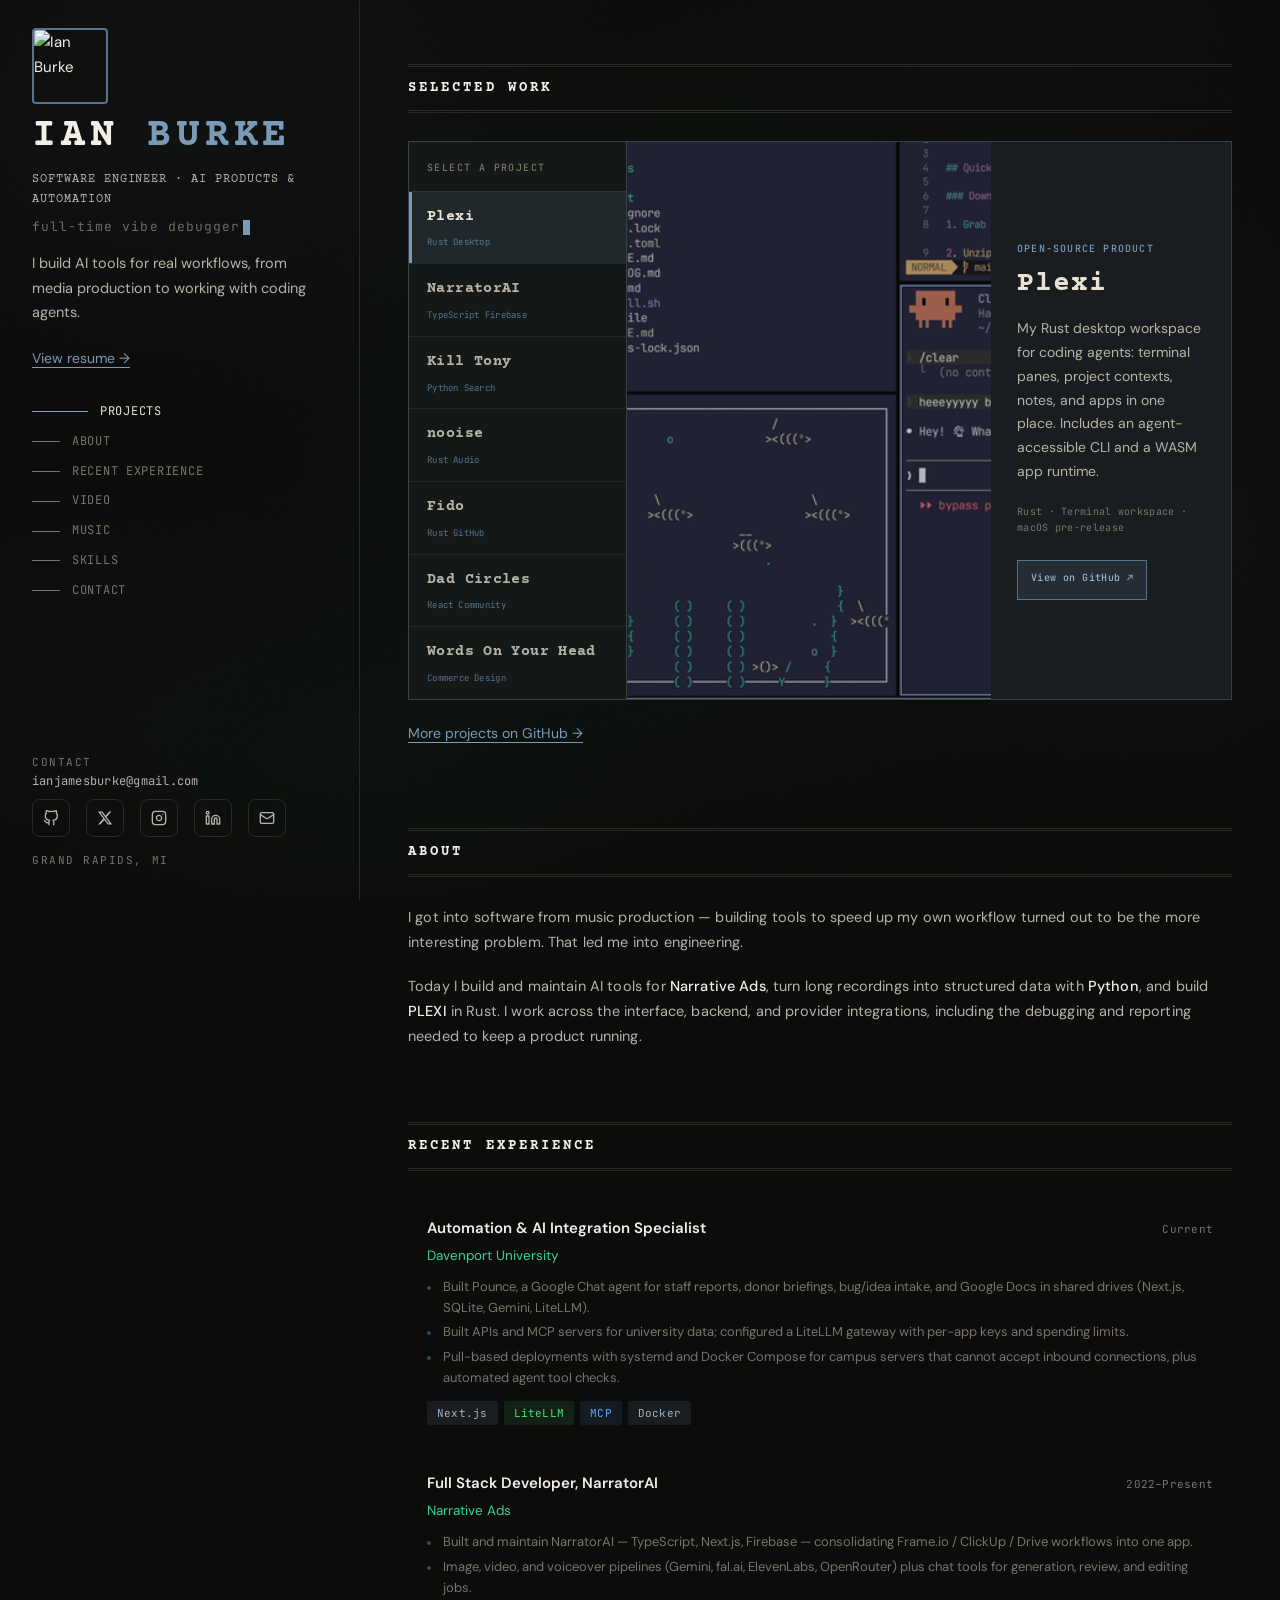
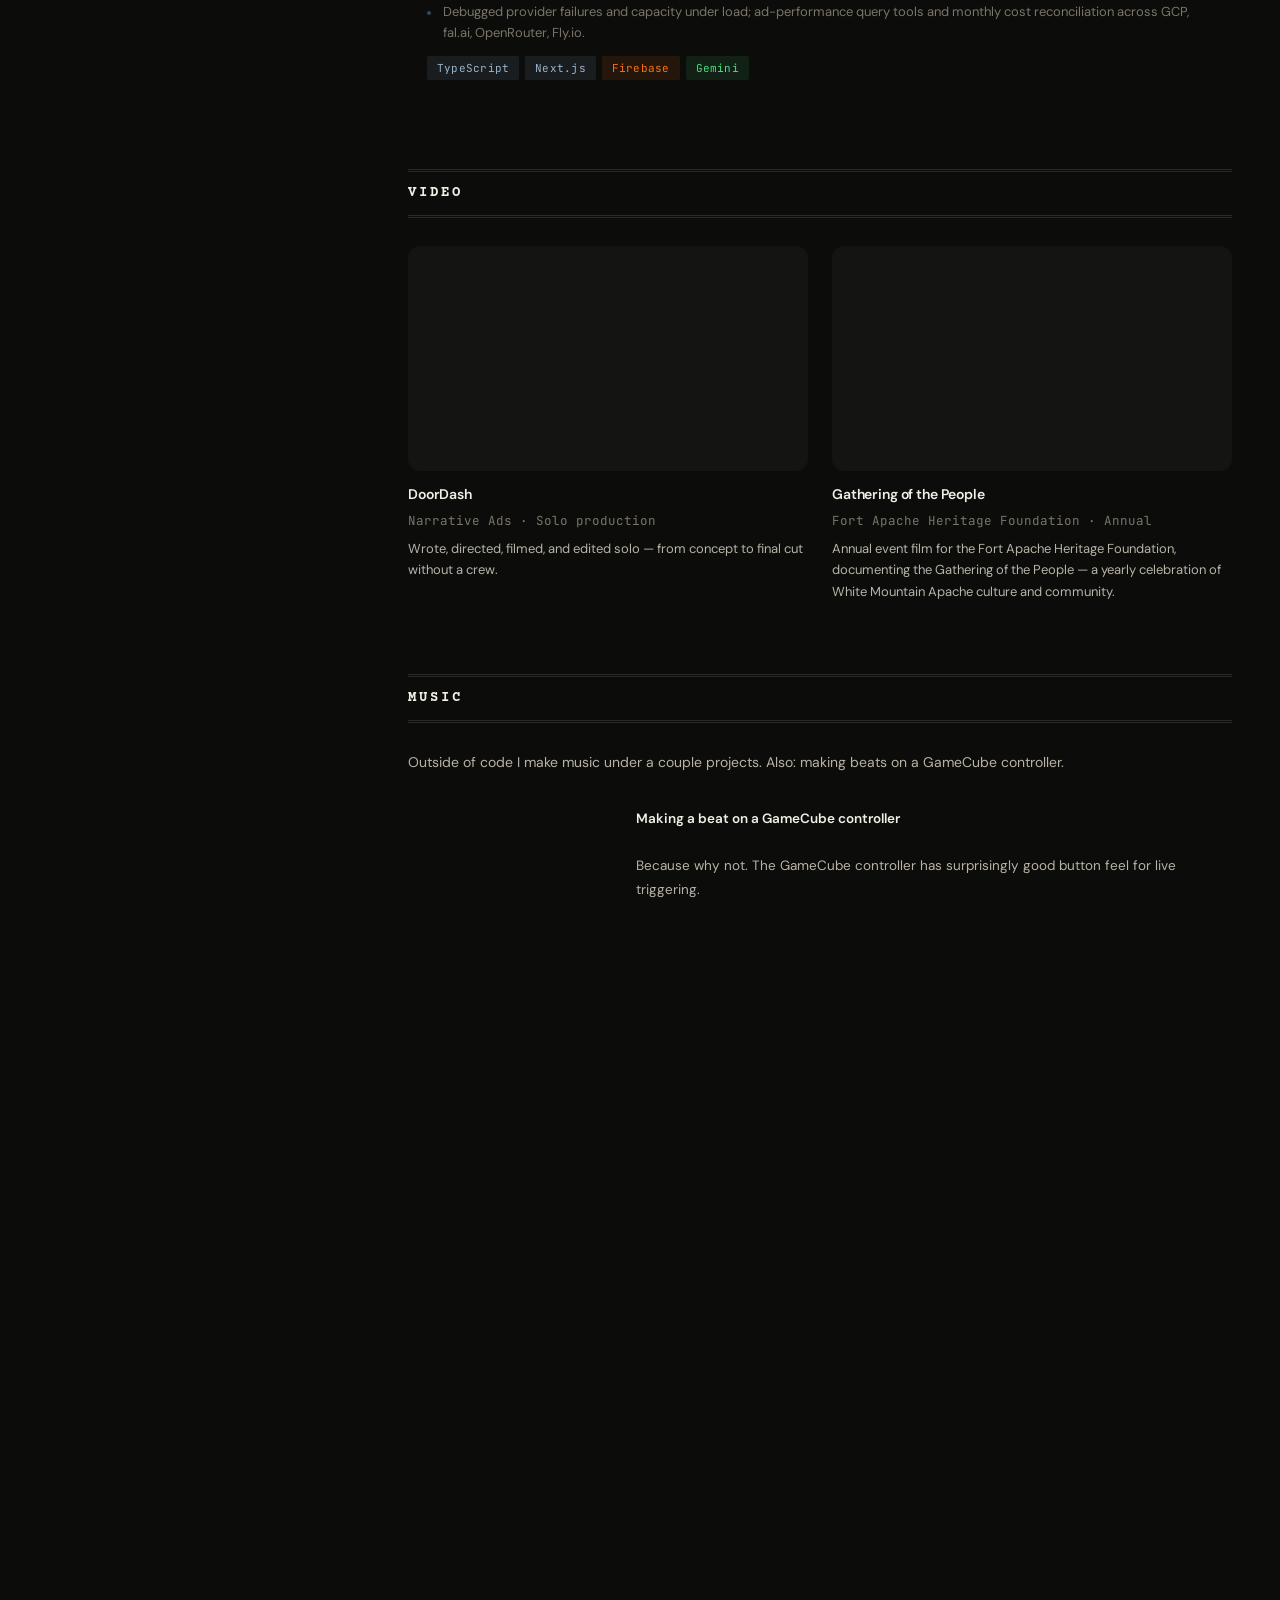
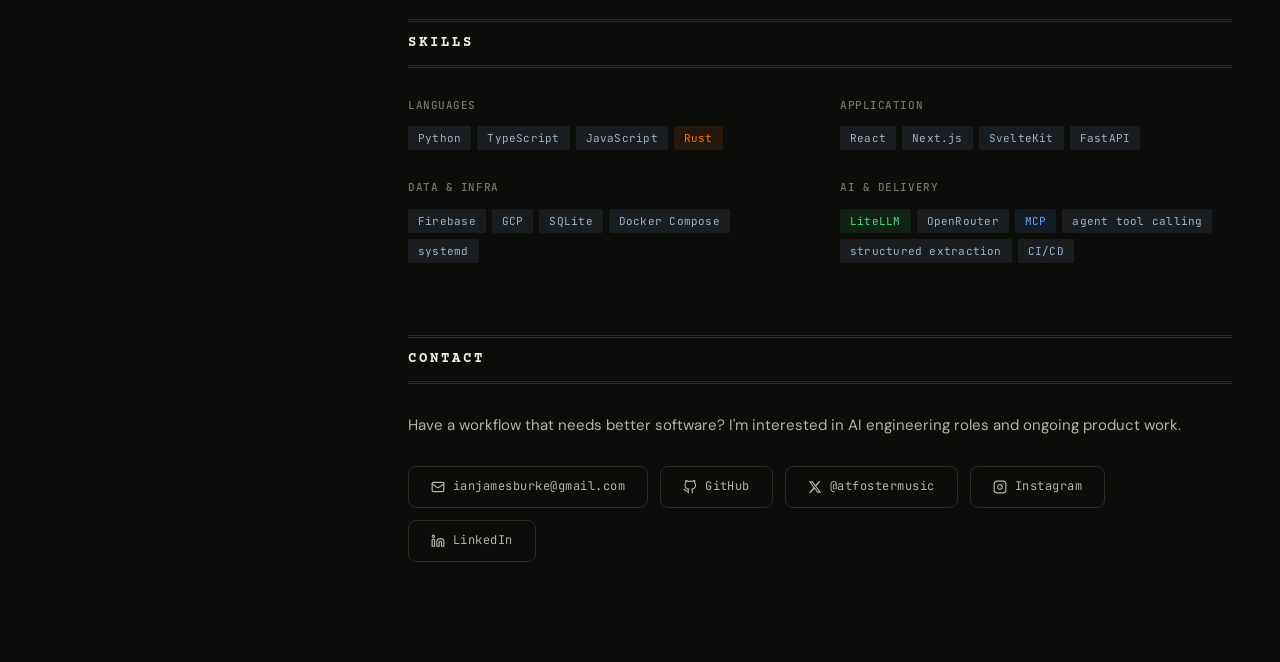
==== commit 7a529784: "Reorder experience and widen portfolio content" ====
--- a/index.html
+++ b/index.html
@@ -181,7 +181,7 @@
     .main {
       flex: 1 1 0;
       min-width: 0;
-      max-width: 900px;
+      max-width: 1100px;
       margin-inline: auto;
       padding: 80px 60px 120px 60px;
       width: 100%;
@@ -1369,6 +1369,10 @@
             <span class="nav-line"></span>
             <span>About</span>
           </a>
+          <a href="#experience" class="nav-link" data-section="experience">
+            <span class="nav-line"></span>
+            <span>Recent Experience</span>
+          </a>
           <a href="#video" class="nav-link" data-section="video">
             <span class="nav-line"></span>
             <span>Video</span>
@@ -1376,10 +1380,6 @@
           <a href="#music" class="nav-link" data-section="music">
             <span class="nav-line"></span>
             <span>Music</span>
-          </a>
-          <a href="#experience" class="nav-link" data-section="experience">
-            <span class="nav-line"></span>
-            <span>Recent Experience</span>
           </a>
           <a href="#skills" class="nav-link" data-section="skills">
             <span class="nav-line"></span>
@@ -1464,6 +1464,49 @@
         </div>
       </section>
 
+      <!-- EXPERIENCE -->
+      <section class="section" id="experience">
+        <div class="section-label">Recent Experience</div>
+
+        <div class="exp-item">
+          <div class="exp-header">
+            <span class="exp-role">Automation &amp; AI Integration Specialist</span>
+            <span class="exp-date">Current</span>
+          </div>
+          <div class="exp-company">Davenport University</div>
+          <ul class="exp-highlights">
+            <li>Built Pounce, a Google Chat agent for staff reports, donor briefings, bug/idea intake, and Google Docs in shared drives (Next.js, SQLite, Gemini, LiteLLM).</li>
+            <li>Built APIs and MCP servers for university data; configured a LiteLLM gateway with per-app keys and spending limits.</li>
+            <li>Pull-based deployments with systemd and Docker Compose for campus servers that cannot accept inbound connections, plus automated agent tool checks.</li>
+          </ul>
+          <div class="exp-tags">
+            <span class="tag">Next.js</span>
+            <span class="tag green">LiteLLM</span>
+            <span class="tag blue">MCP</span>
+            <span class="tag">Docker</span>
+          </div>
+        </div>
+
+        <div class="exp-item">
+          <div class="exp-header">
+            <span class="exp-role">Full Stack Developer, NarratorAI</span>
+            <span class="exp-date">2022–Present</span>
+          </div>
+          <div class="exp-company">Narrative Ads</div>
+          <ul class="exp-highlights">
+            <li>Built and maintain NarratorAI — TypeScript, Next.js, Firebase — consolidating Frame.io / ClickUp / Drive workflows into one app.</li>
+            <li>Image, video, and voiceover pipelines (Gemini, fal.ai, ElevenLabs, OpenRouter) plus chat tools for generation, review, and editing jobs.</li>
+            <li>Debugged provider failures and capacity under load; ad-performance query tools and monthly cost reconciliation across GCP, fal.ai, OpenRouter, Fly.io.</li>
+          </ul>
+          <div class="exp-tags">
+            <span class="tag">TypeScript</span>
+            <span class="tag">Next.js</span>
+            <span class="tag orange">Firebase</span>
+            <span class="tag green">Gemini</span>
+          </div>
+        </div>
+      </section>
+
 <!-- VIDEO -->
       <section class="section" id="video">
         <div class="section-label">Video</div>
@@ -1511,51 +1554,6 @@
           <iframe src="https://open.spotify.com/embed/artist/7BYZeVv9LeTOUh0sFIMQo0?utm_source=generator" width="100%" height="352" frameborder="0" allowfullscreen="" allow="autoplay; clipboard-write; encrypted-media; fullscreen; picture-in-picture" loading="lazy"></iframe>
         </div>
       </section>
-
-
-      <!-- EXPERIENCE -->
-      <section class="section" id="experience">
-        <div class="section-label">Recent Experience</div>
-
-        <div class="exp-item">
-          <div class="exp-header">
-            <span class="exp-role">Automation &amp; AI Integration Specialist</span>
-            <span class="exp-date">Current</span>
-          </div>
-          <div class="exp-company">Davenport University</div>
-          <ul class="exp-highlights">
-            <li>Built Pounce, a Google Chat agent for staff reports, donor briefings, bug/idea intake, and Google Docs in shared drives (Next.js, SQLite, Gemini, LiteLLM).</li>
-            <li>Built APIs and MCP servers for university data; configured a LiteLLM gateway with per-app keys and spending limits.</li>
-            <li>Pull-based deployments with systemd and Docker Compose for campus servers that cannot accept inbound connections, plus automated agent tool checks.</li>
-          </ul>
-          <div class="exp-tags">
-            <span class="tag">Next.js</span>
-            <span class="tag green">LiteLLM</span>
-            <span class="tag blue">MCP</span>
-            <span class="tag">Docker</span>
-          </div>
-        </div>
-
-        <div class="exp-item">
-          <div class="exp-header">
-            <span class="exp-role">Full Stack Developer, NarratorAI</span>
-            <span class="exp-date">2022–Present</span>
-          </div>
-          <div class="exp-company">Narrative Ads</div>
-          <ul class="exp-highlights">
-            <li>Built and maintain NarratorAI — TypeScript, Next.js, Firebase — consolidating Frame.io / ClickUp / Drive workflows into one app.</li>
-            <li>Image, video, and voiceover pipelines (Gemini, fal.ai, ElevenLabs, OpenRouter) plus chat tools for generation, review, and editing jobs.</li>
-            <li>Debugged provider failures and capacity under load; ad-performance query tools and monthly cost reconciliation across GCP, fal.ai, OpenRouter, Fly.io.</li>
-          </ul>
-          <div class="exp-tags">
-            <span class="tag">TypeScript</span>
-            <span class="tag">Next.js</span>
-            <span class="tag orange">Firebase</span>
-            <span class="tag green">Gemini</span>
-          </div>
-        </div>
-      </section>
-
 
       <!-- SKILLS -->
       <section class="section" id="skills">
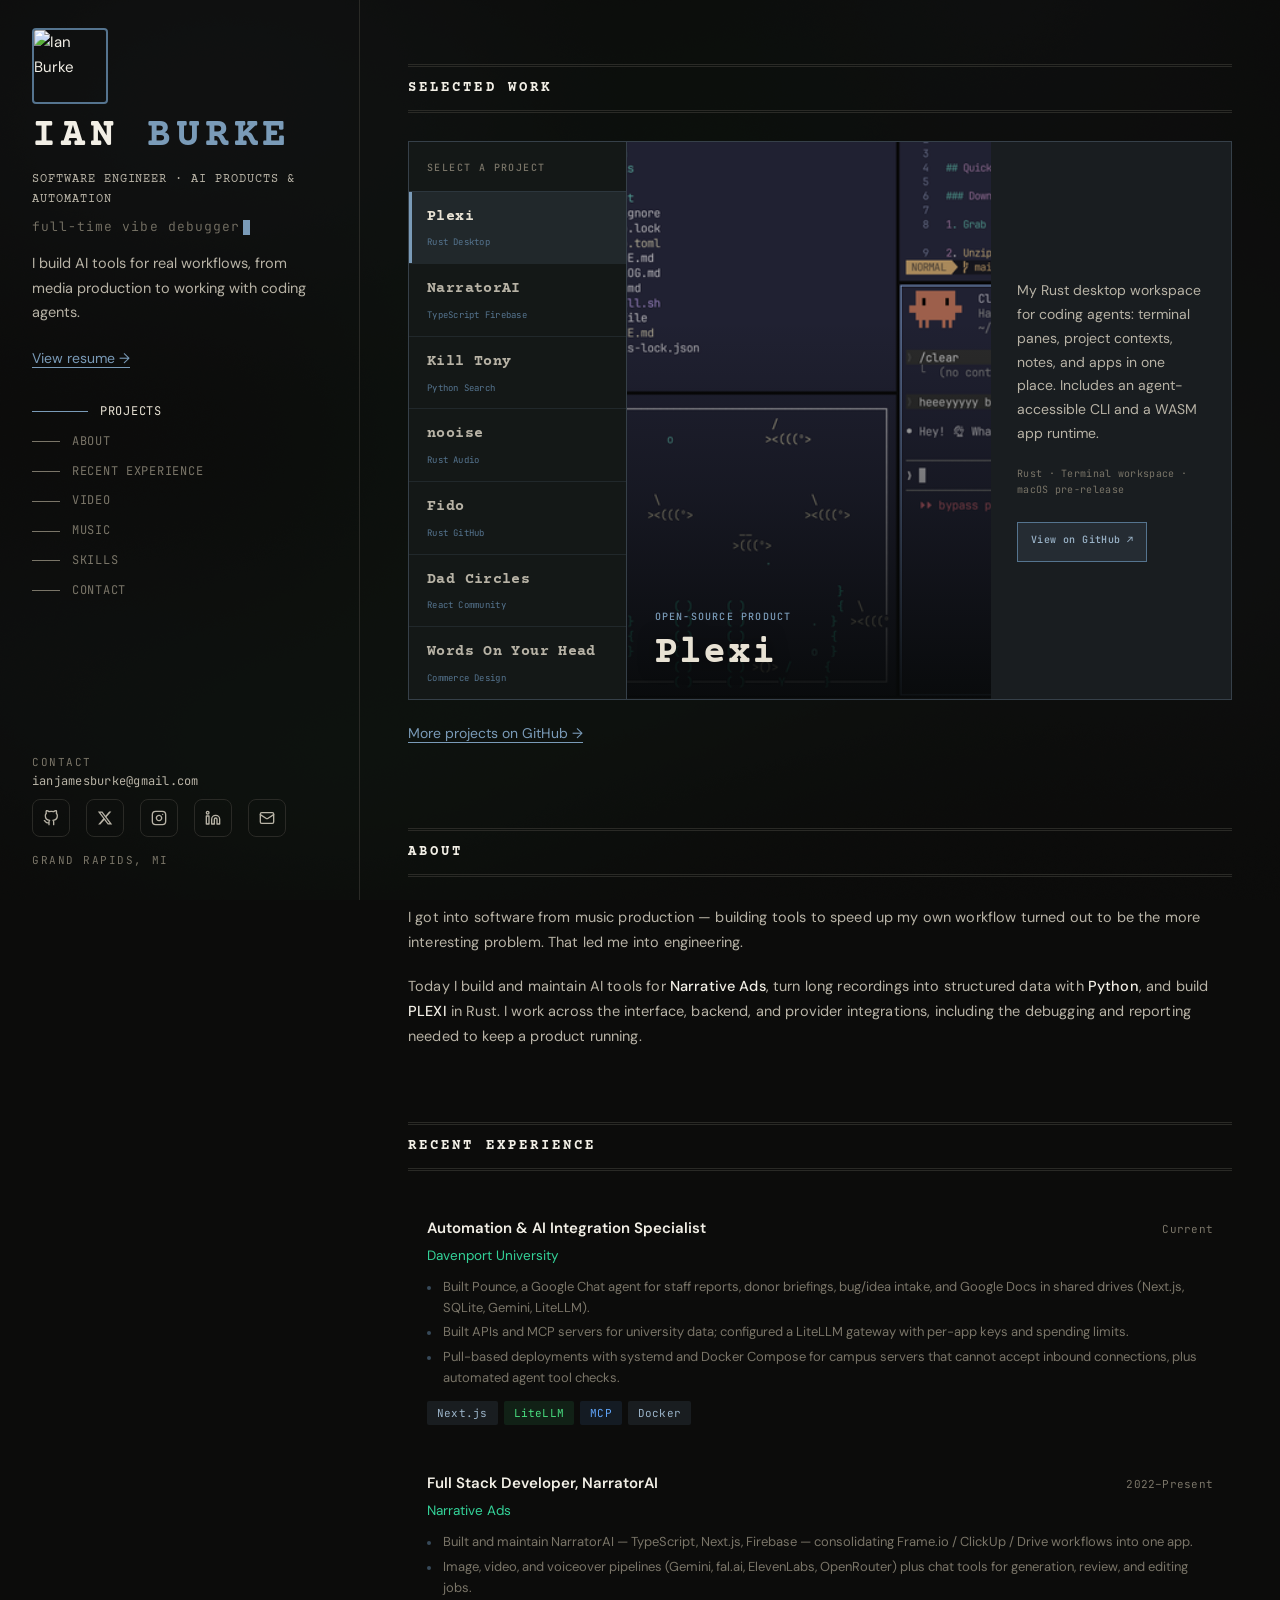
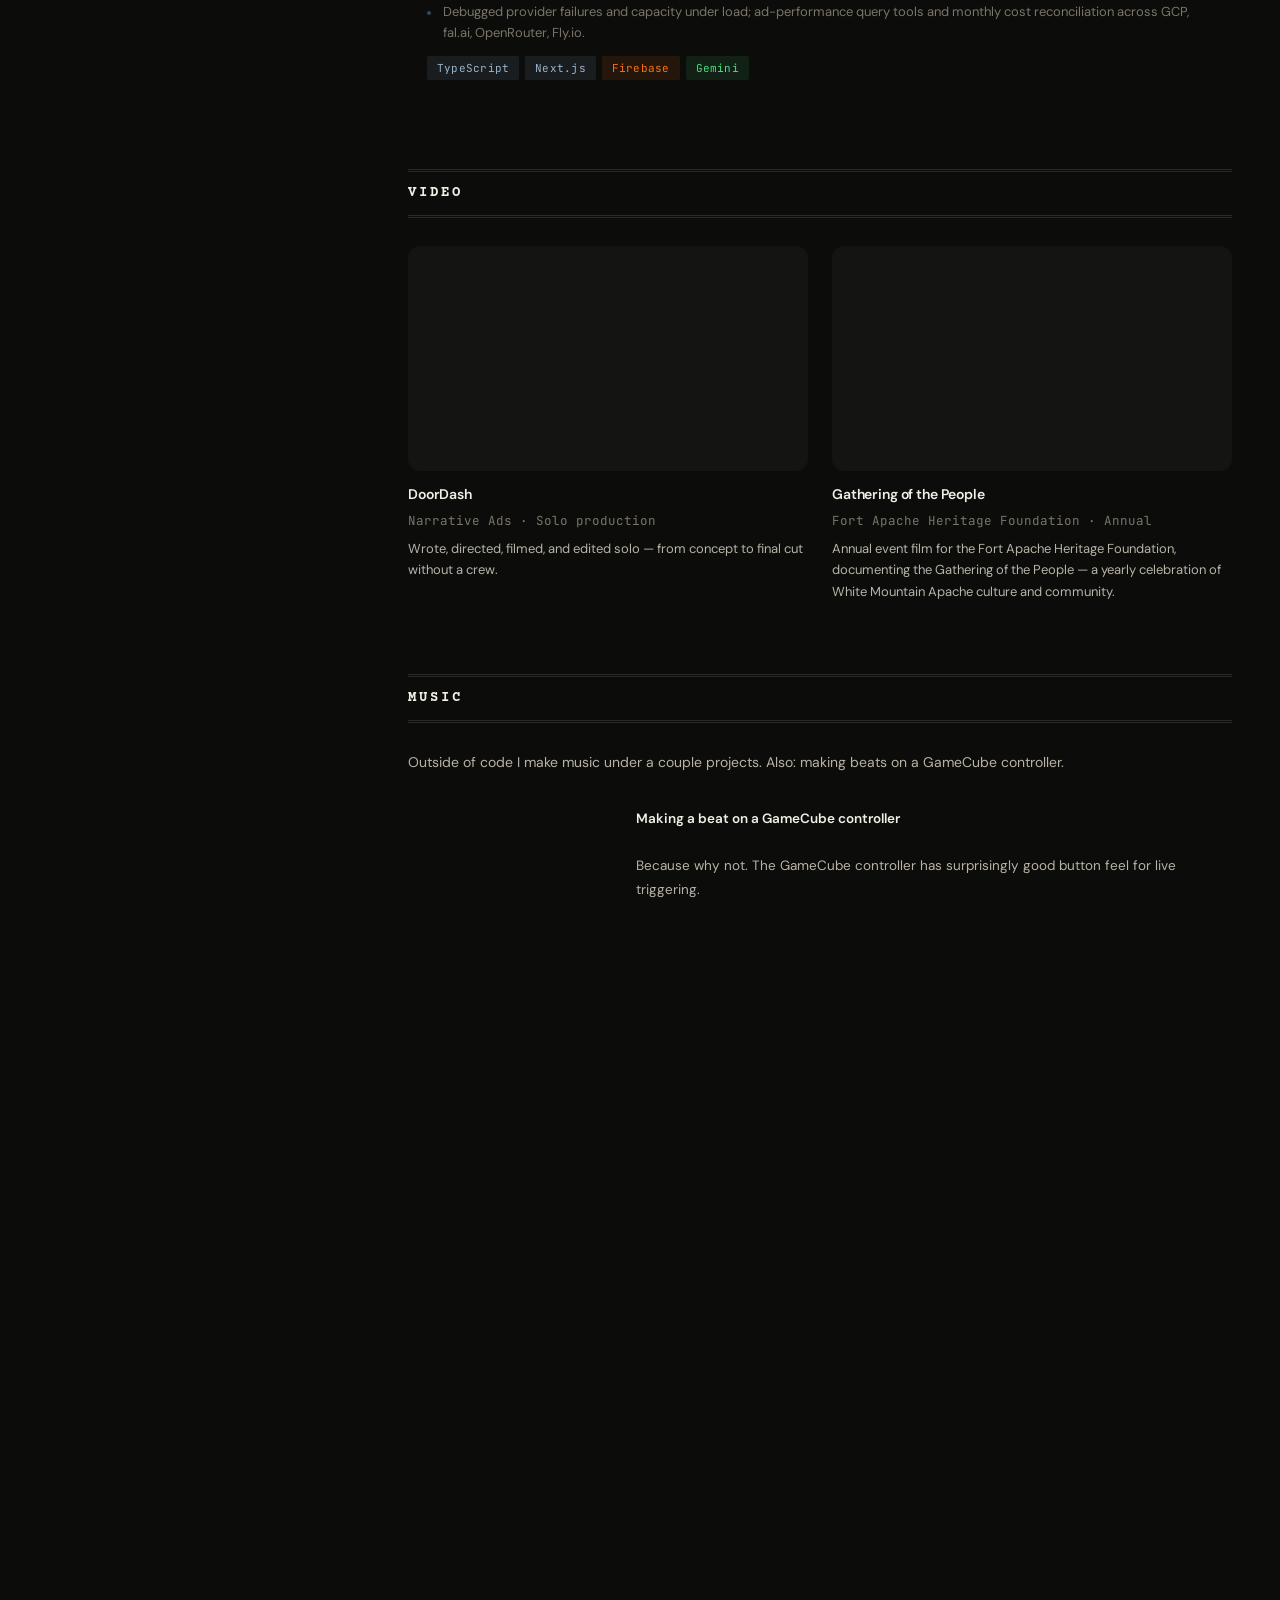
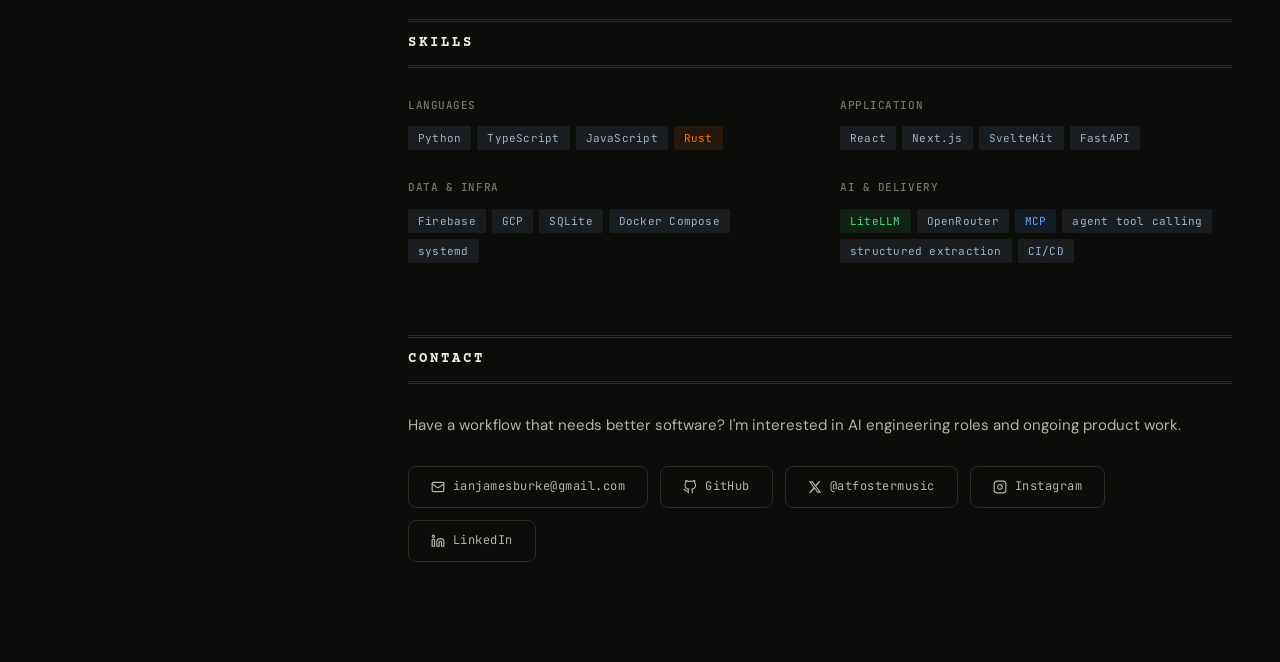
==== commit 72eb6be5: "Overlay project titles on selector previews" ====
--- a/index.html
+++ b/index.html
@@ -775,6 +775,46 @@
       transition: opacity 0.16s ease, transform 0.5s ease, filter 0.4s ease;
     }
 
+    .work-selector-media::after {
+      content: '';
+      position: absolute;
+      inset: 0;
+      background: linear-gradient(to top, rgba(7, 9, 9, 0.92) 0%, rgba(7, 9, 9, 0.36) 38%, transparent 68%);
+      pointer-events: none;
+    }
+
+    .work-selector-title {
+      position: absolute;
+      z-index: 1;
+      right: 28px;
+      bottom: 25px;
+      left: 28px;
+      pointer-events: none;
+    }
+
+    .work-selector-title .work-selector-kicker { display: block; }
+
+    .work-selector-title h3 {
+      max-width: 100%;
+      margin-top: 8px;
+      color: var(--ink-cream);
+      font-family: var(--display);
+      font-size: clamp(28px, 3vw, 43px);
+      line-height: 1.04;
+      letter-spacing: 0.035em;
+      overflow-wrap: anywhere;
+      text-shadow: 0 2px 18px rgba(0, 0, 0, 0.65);
+    }
+
+    .work-selector-title.is-entering {
+      animation: selector-title-enter 0.36s cubic-bezier(0.22, 0.74, 0.25, 1) both;
+    }
+
+    @keyframes selector-title-enter {
+      from { opacity: 0; transform: translateY(16px); }
+      to { opacity: 1; transform: translateY(0); }
+    }
+
     .work-selector-stage:hover .work-selector-media img {
       transform: scale(1.025);
       filter: brightness(0.92) saturate(0.95);
@@ -796,19 +836,8 @@
       text-transform: uppercase;
     }
 
-    .work-selector-copy h3 {
-      margin-top: 12px;
-      max-width: 100%;
-      color: var(--ink-cream);
-      font-family: var(--display);
-      font-size: clamp(24px, 2.2vw, 32px);
-      line-height: 1.05;
-      letter-spacing: 0.035em;
-      overflow-wrap: anywhere;
-    }
-
     .work-selector-copy p {
-      margin-top: 18px;
+      margin-top: 0;
       color: var(--text-muted);
       font-size: 14px;
       line-height: 1.7;
@@ -848,6 +877,12 @@
       .work-selector-stage { grid-template-columns: 1fr; min-height: 0; }
       .work-selector-media { aspect-ratio: 16 / 9; }
       .work-selector-copy { padding: 28px 24px; }
+      .work-selector-title { right: 22px; bottom: 20px; left: 22px; }
+      .work-selector-title h3 { font-size: clamp(27px, 9vw, 38px); }
+    }
+
+    @media (prefers-reduced-motion: reduce) {
+      .work-selector-title.is-entering { animation: none; }
     }
 
     /* ─── SKILLS ─── */
@@ -1438,10 +1473,14 @@
             <button class="work-selector-button" type="button" data-name="Words On Your Head" data-kind="E-commerce project" data-image="/images/wordsonyourhead-1.png" data-copy="A custom embroidered-hat store built around playful product discovery and a simple, characterful shopping experience." data-meta="Commerce · Design · Product" data-href="wordsonyourhead.html" data-action="Read case study"><strong>Words On Your Head</strong><span class="work-selector-tags"><small>Commerce</small><small>Design</small></span></button>
           </nav>
           <article class="work-selector-stage">
-            <div class="work-selector-media"><img id="work-selector-image" src="/images/plexi.png" alt="Plexi — terminal multiplexer" loading="eager"></div>
+            <div class="work-selector-media">
+              <img id="work-selector-image" src="/images/plexi.png" alt="Plexi — terminal multiplexer" loading="eager">
+              <div class="work-selector-title is-entering" id="work-selector-title">
+                <span class="work-selector-kicker" id="work-selector-kind">Open-source product</span>
+                <h3 id="work-selector-name">Plexi</h3>
+              </div>
+            </div>
             <div class="work-selector-copy">
-              <span class="work-selector-kicker" id="work-selector-kind">Open-source product</span>
-              <h3 id="work-selector-name">Plexi</h3>
               <p id="work-selector-description">My Rust desktop workspace for coding agents: terminal panes, project contexts, notes, and apps in one place. Includes an agent-accessible CLI and a WASM app runtime.</p>
               <div class="work-selector-meta" id="work-selector-meta">Rust · Terminal workspace · macOS pre-release</div>
               <a class="work-selector-action" id="work-selector-link" href="https://github.com/ianjamesburke/PLEXI" target="_blank" rel="noopener">View on GitHub ↗</a>
@@ -1642,6 +1681,7 @@
     const workSelectorButtons = document.querySelectorAll('.work-selector-button');
     const workSelectorImage = document.getElementById('work-selector-image');
     const workSelectorLink = document.getElementById('work-selector-link');
+    const workSelectorTitle = document.getElementById('work-selector-title');
 
     workSelectorButtons.forEach((button) => button.addEventListener('click', () => {
       workSelectorButtons.forEach((item) => item.classList.toggle('active', item === button));
@@ -1655,6 +1695,9 @@
       document.getElementById('work-selector-kind').textContent = button.dataset.kind;
       document.getElementById('work-selector-description').textContent = button.dataset.copy;
       document.getElementById('work-selector-meta').textContent = button.dataset.meta;
+      workSelectorTitle.classList.remove('is-entering');
+      void workSelectorTitle.offsetWidth;
+      workSelectorTitle.classList.add('is-entering');
       workSelectorLink.href = button.dataset.href;
       workSelectorLink.textContent = `${button.dataset.action} ↗`;
       if (button.dataset.external === 'true') {
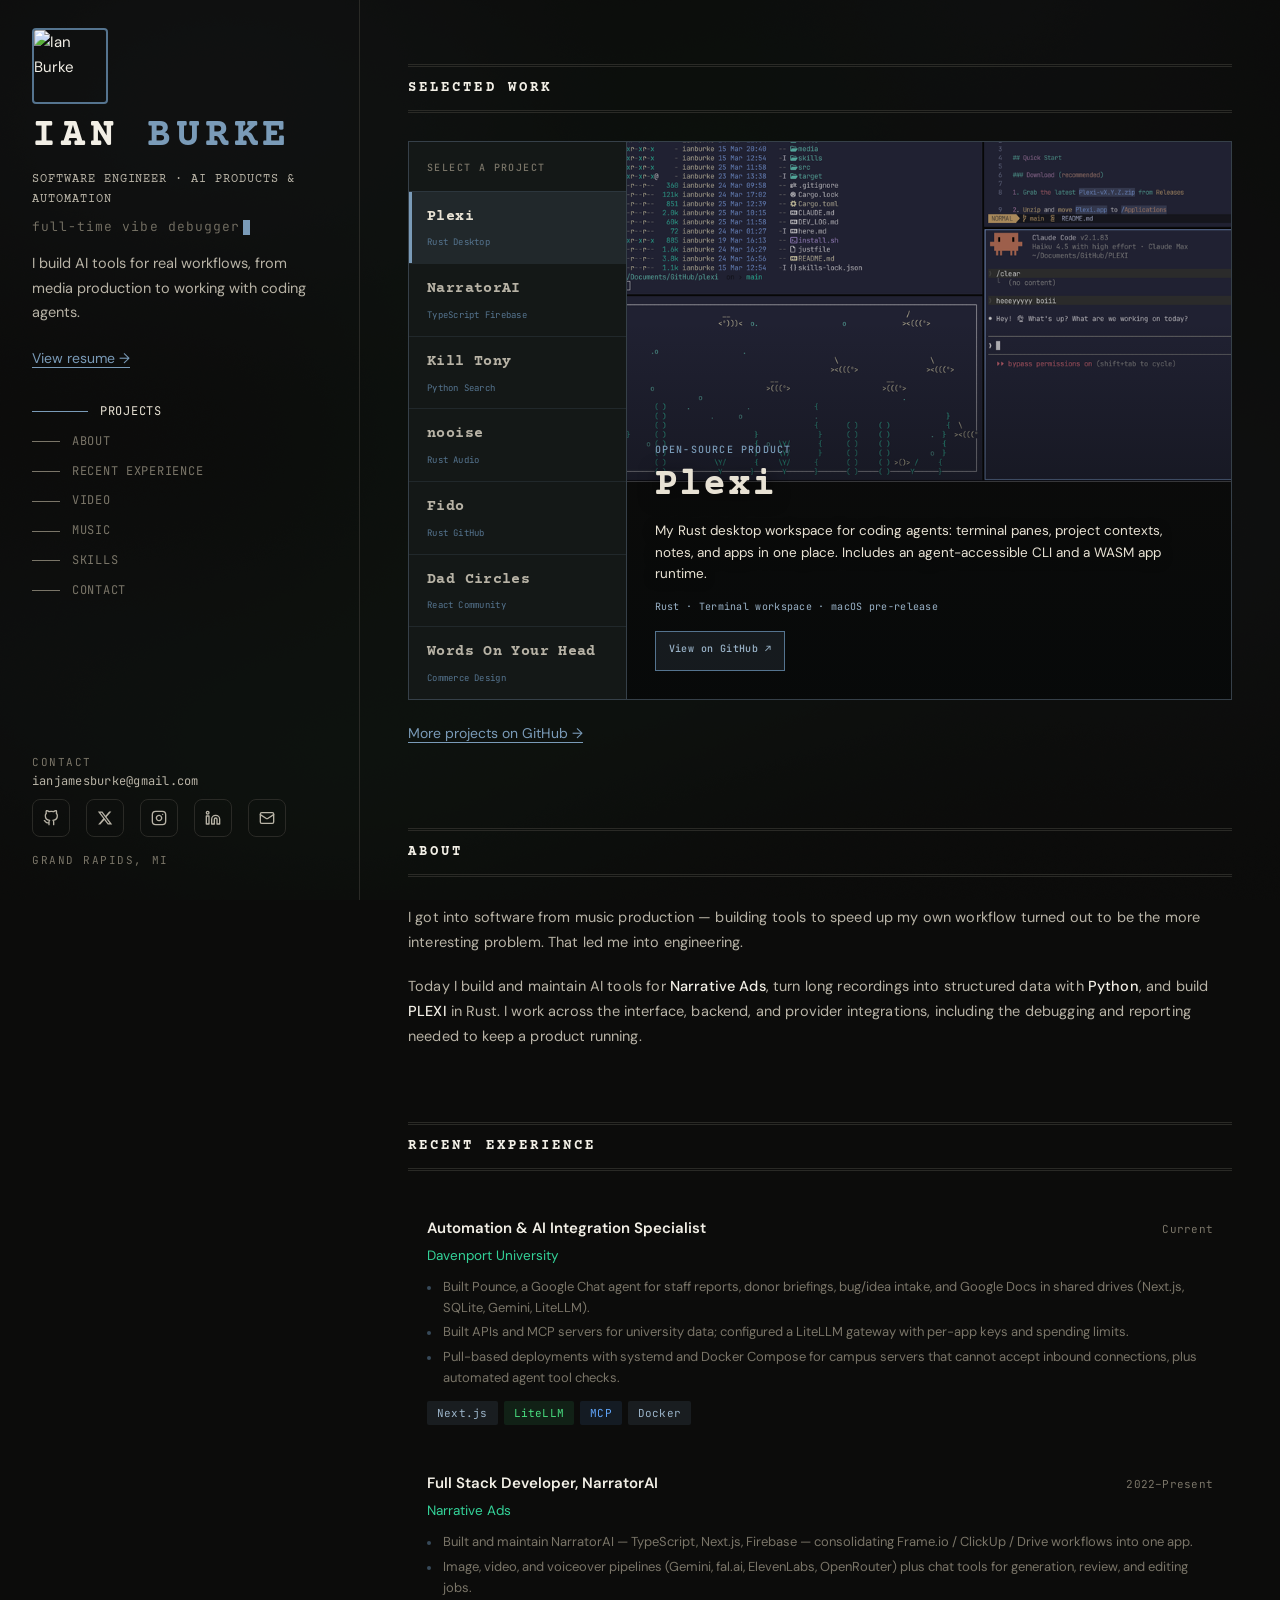
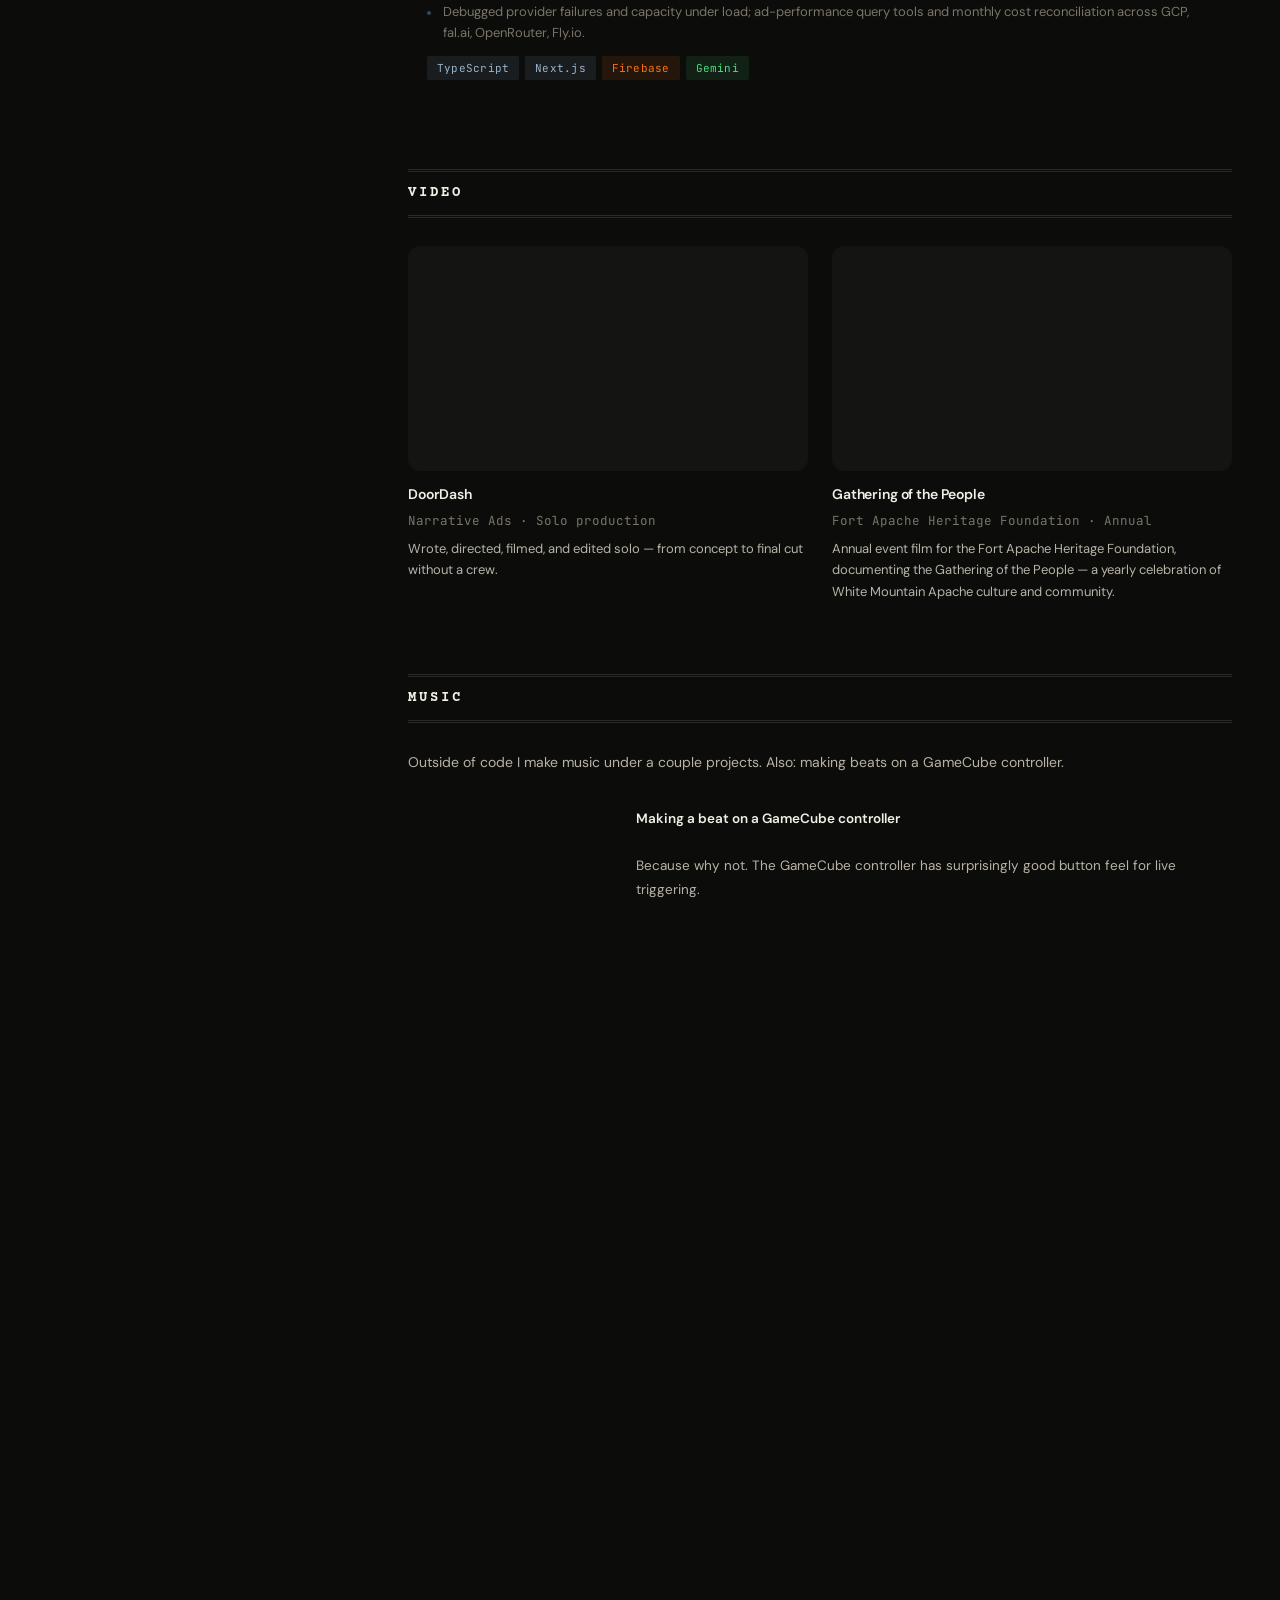
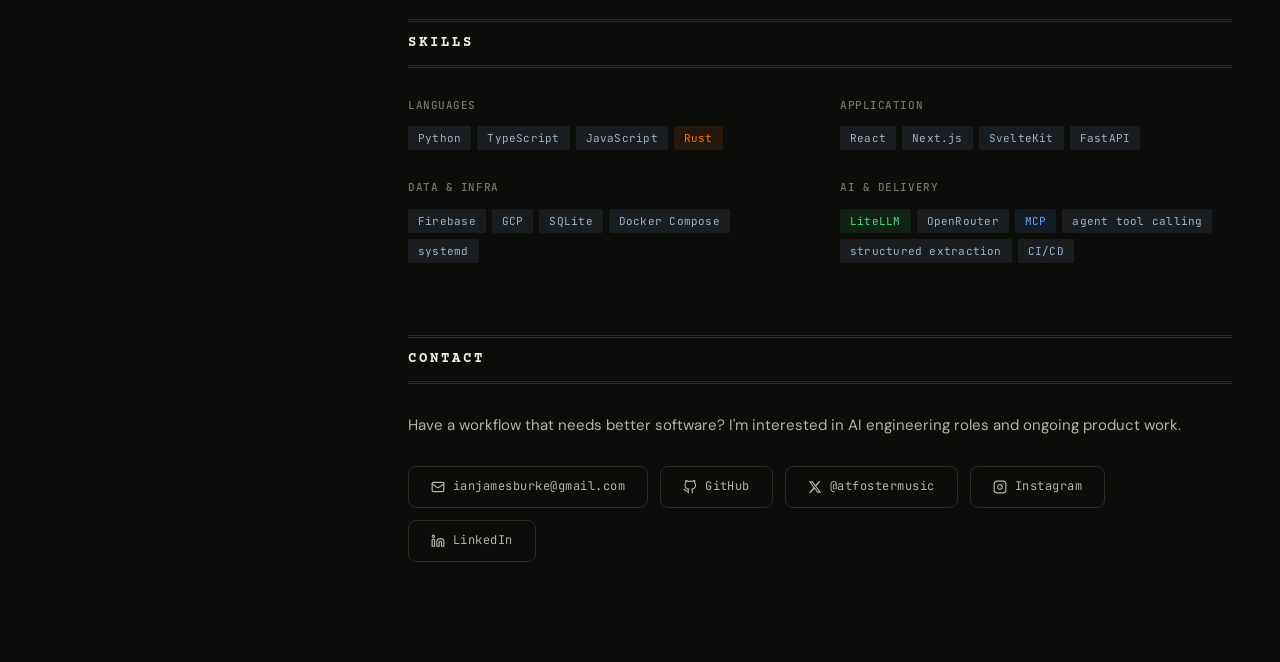
==== commit c641b3c9: "Consolidate project details into image overlay" ====
--- a/index.html
+++ b/index.html
@@ -755,8 +755,6 @@
     }
 
     .work-selector-stage {
-      display: grid;
-      grid-template-columns: minmax(0, 1.38fr) minmax(240px, 0.76fr);
       min-height: 430px;
     }
 
@@ -786,8 +784,8 @@
     .work-selector-title {
       position: absolute;
       z-index: 1;
-      right: 28px;
-      bottom: 25px;
+      right: 34px;
+      bottom: 28px;
       left: 28px;
       pointer-events: none;
     }
@@ -823,8 +821,10 @@
     .work-selector-copy {
       display: flex;
       flex-direction: column;
-      justify-content: center;
-      padding: 28px 26px;
+      align-items: flex-start;
+      max-width: 640px;
+      margin-top: 14px;
+      pointer-events: auto;
     }
 
     .work-selector-kicker {
@@ -838,14 +838,15 @@
 
     .work-selector-copy p {
       margin-top: 0;
-      color: var(--text-muted);
-      font-size: 14px;
-      line-height: 1.7;
+      color: var(--ink-cream);
+      font-size: 13.5px;
+      line-height: 1.6;
+      text-shadow: 0 2px 12px rgba(0, 0, 0, 0.7);
     }
 
     .work-selector-meta {
-      margin-top: 20px;
-      color: var(--text-dim);
+      margin-top: 14px;
+      color: var(--accent-bright);
       font-family: var(--mono);
       font-size: 10px;
       line-height: 1.6;
@@ -853,9 +854,8 @@
     }
 
     .work-selector-action {
-      align-self: flex-start;
       min-height: 40px;
-      margin-top: 24px;
+      margin-top: 16px;
       padding: 9px 13px;
       border: 1px solid var(--brass-dim);
       background: var(--accent-dim);
@@ -874,10 +874,9 @@
       .work-selector-nav { display: grid; grid-template-columns: repeat(2, minmax(0, 1fr)); border-right: 0; border-bottom: 1px solid var(--project-border); }
       .work-selector-label { grid-column: 1 / -1; }
       .work-selector-button { min-height: 68px; }
-      .work-selector-stage { grid-template-columns: 1fr; min-height: 0; }
-      .work-selector-media { aspect-ratio: 16 / 9; }
-      .work-selector-copy { padding: 28px 24px; }
-      .work-selector-title { right: 22px; bottom: 20px; left: 22px; }
+      .work-selector-stage { min-height: 0; }
+      .work-selector-media { min-height: 490px; }
+      .work-selector-title { right: 22px; bottom: 22px; left: 22px; }
       .work-selector-title h3 { font-size: clamp(27px, 9vw, 38px); }
     }
 
@@ -1478,12 +1477,12 @@
               <div class="work-selector-title is-entering" id="work-selector-title">
                 <span class="work-selector-kicker" id="work-selector-kind">Open-source product</span>
                 <h3 id="work-selector-name">Plexi</h3>
+                <div class="work-selector-copy">
+                  <p id="work-selector-description">My Rust desktop workspace for coding agents: terminal panes, project contexts, notes, and apps in one place. Includes an agent-accessible CLI and a WASM app runtime.</p>
+                  <div class="work-selector-meta" id="work-selector-meta">Rust · Terminal workspace · macOS pre-release</div>
+                  <a class="work-selector-action" id="work-selector-link" href="https://github.com/ianjamesburke/PLEXI" target="_blank" rel="noopener">View on GitHub ↗</a>
+                </div>
               </div>
-            </div>
-            <div class="work-selector-copy">
-              <p id="work-selector-description">My Rust desktop workspace for coding agents: terminal panes, project contexts, notes, and apps in one place. Includes an agent-accessible CLI and a WASM app runtime.</p>
-              <div class="work-selector-meta" id="work-selector-meta">Rust · Terminal workspace · macOS pre-release</div>
-              <a class="work-selector-action" id="work-selector-link" href="https://github.com/ianjamesburke/PLEXI" target="_blank" rel="noopener">View on GitHub ↗</a>
             </div>
           </article>
         </div>
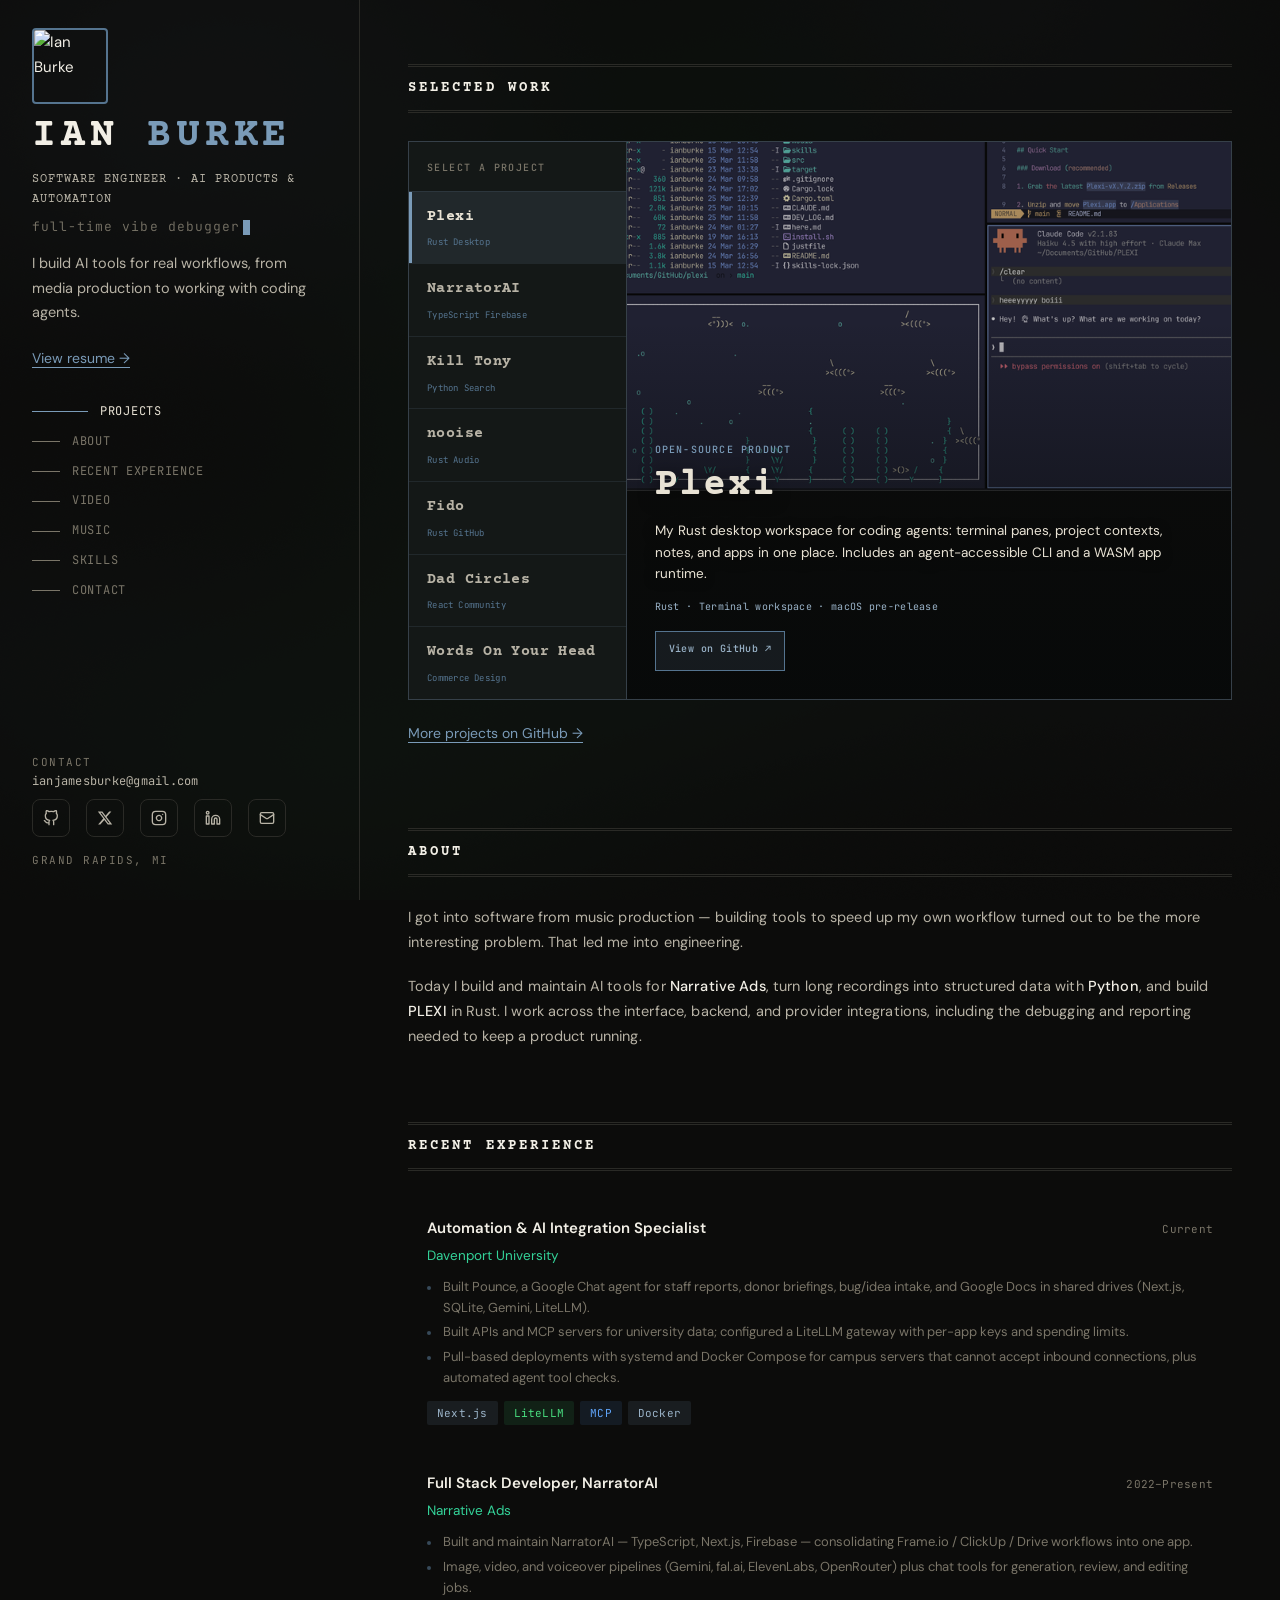
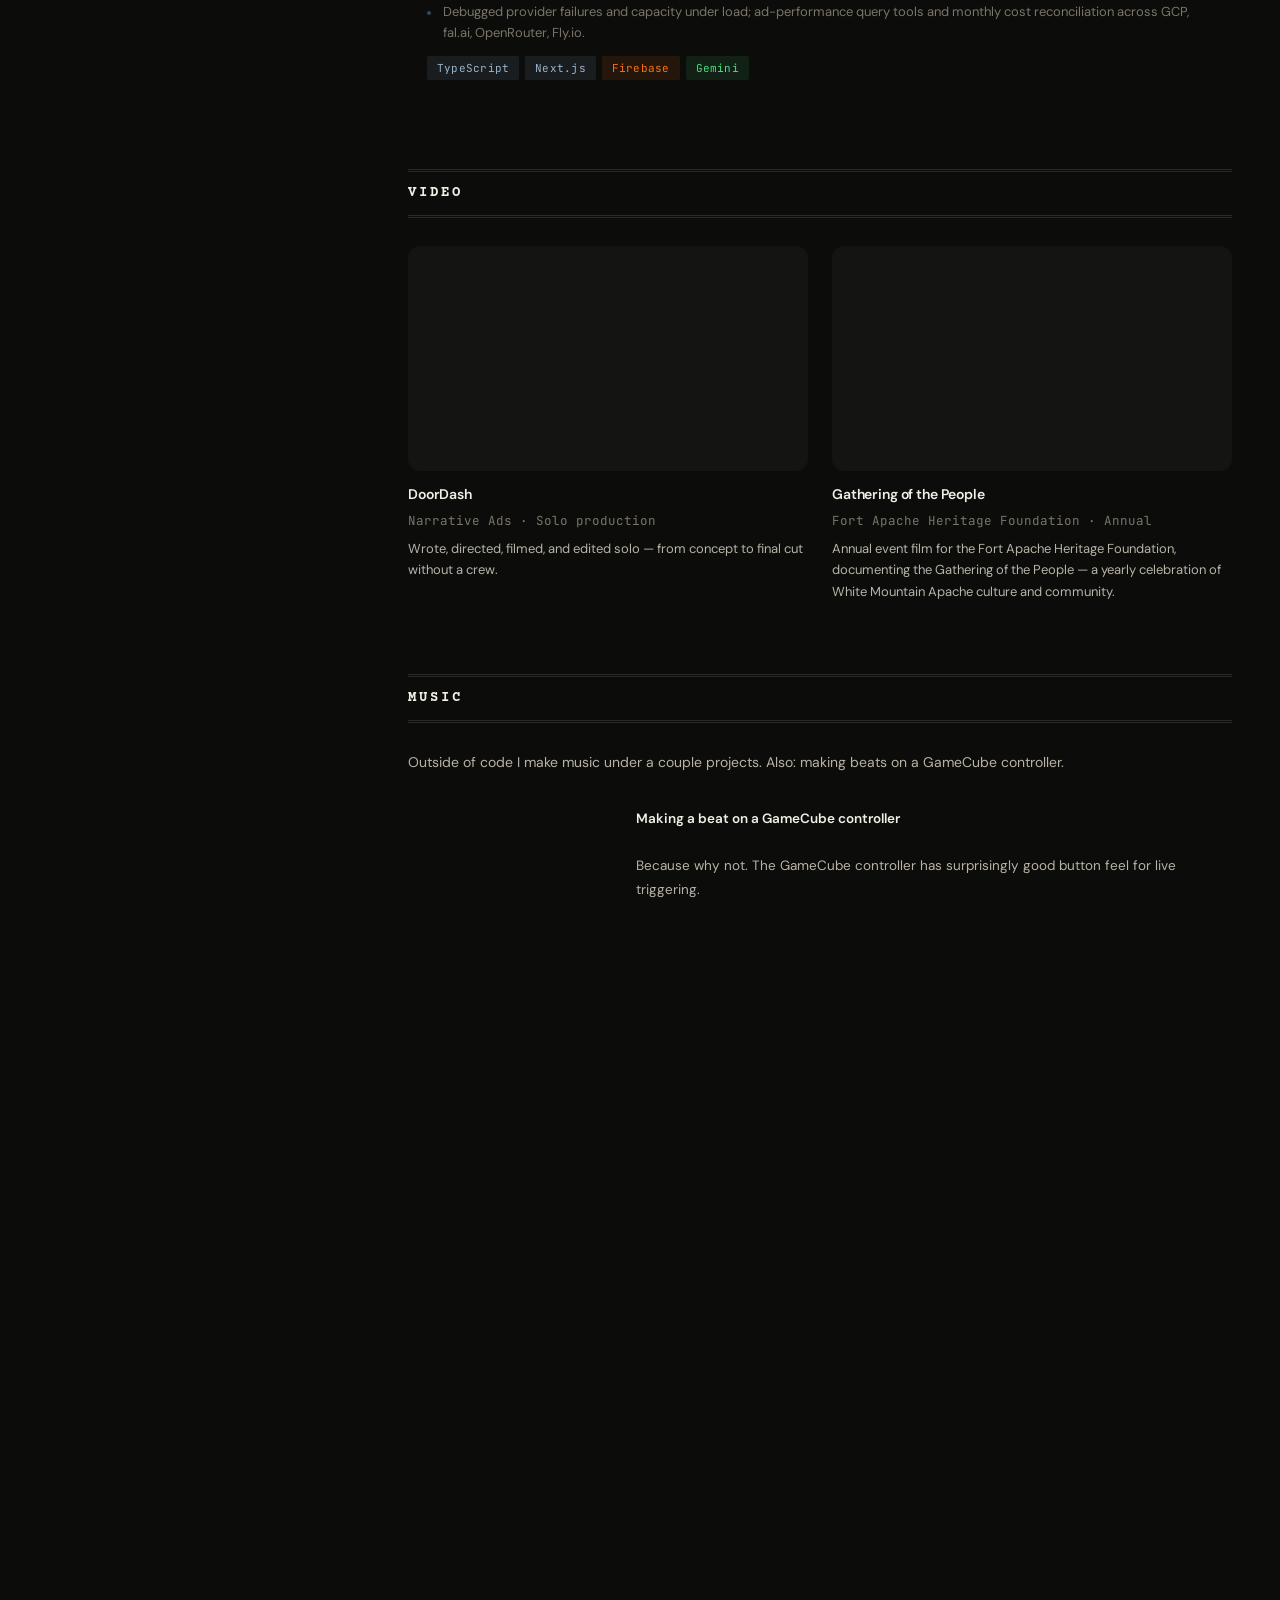
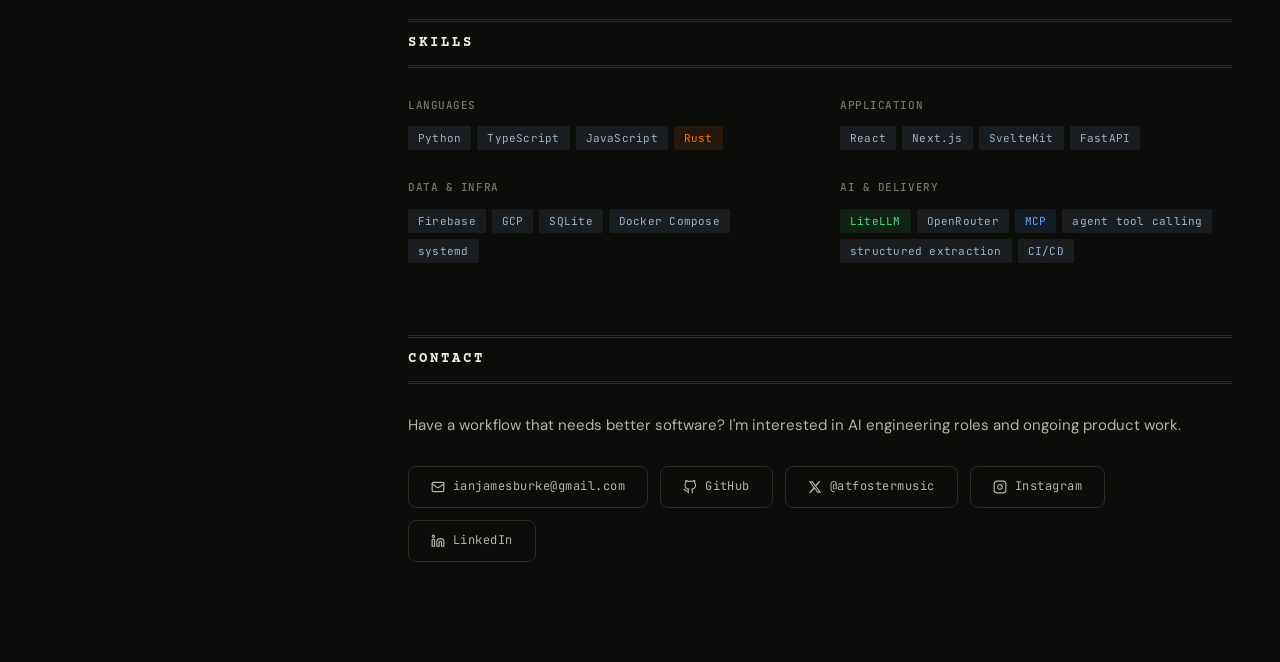
==== commit 8326e505: "Tighten project preview crops" ====
--- a/index.html
+++ b/index.html
@@ -769,6 +769,8 @@
       width: 100%;
       height: 100%;
       object-fit: cover;
+      object-position: var(--preview-position, center);
+      transform: scale(var(--preview-zoom, 1));
       filter: brightness(0.78) saturate(0.82);
       transition: opacity 0.16s ease, transform 0.5s ease, filter 0.4s ease;
     }
@@ -814,7 +816,7 @@
     }
 
     .work-selector-stage:hover .work-selector-media img {
-      transform: scale(1.025);
+      transform: scale(calc(var(--preview-zoom, 1) + 0.025));
       filter: brightness(0.92) saturate(0.95);
     }
 
@@ -1681,10 +1683,28 @@
     const workSelectorImage = document.getElementById('work-selector-image');
     const workSelectorLink = document.getElementById('work-selector-link');
     const workSelectorTitle = document.getElementById('work-selector-title');
+    const workPreviewFraming = {
+      Plexi: { zoom: '1.05', position: 'center' },
+      NarratorAI: { zoom: '1.03', position: 'center' },
+      'Kill Tony Archive': { zoom: '1.08', position: 'center' },
+      nooise: { zoom: '1.25', position: 'center 42%' },
+      Fido: { zoom: '1.14', position: '30% center' },
+      'Dad Circles': { zoom: '1.12', position: 'center 55%' },
+      'Words On Your Head': { zoom: '1.03', position: 'center' },
+    };
+
+    function frameWorkPreview(name) {
+      const frame = workPreviewFraming[name];
+      workSelectorImage.style.setProperty('--preview-zoom', frame.zoom);
+      workSelectorImage.style.setProperty('--preview-position', frame.position);
+    }
+
+    frameWorkPreview('Plexi');
 
     workSelectorButtons.forEach((button) => button.addEventListener('click', () => {
       workSelectorButtons.forEach((item) => item.classList.toggle('active', item === button));
       workSelectorImage.style.opacity = '0';
+      frameWorkPreview(button.dataset.name);
       window.setTimeout(() => {
         workSelectorImage.src = button.dataset.image;
         workSelectorImage.alt = button.dataset.name;
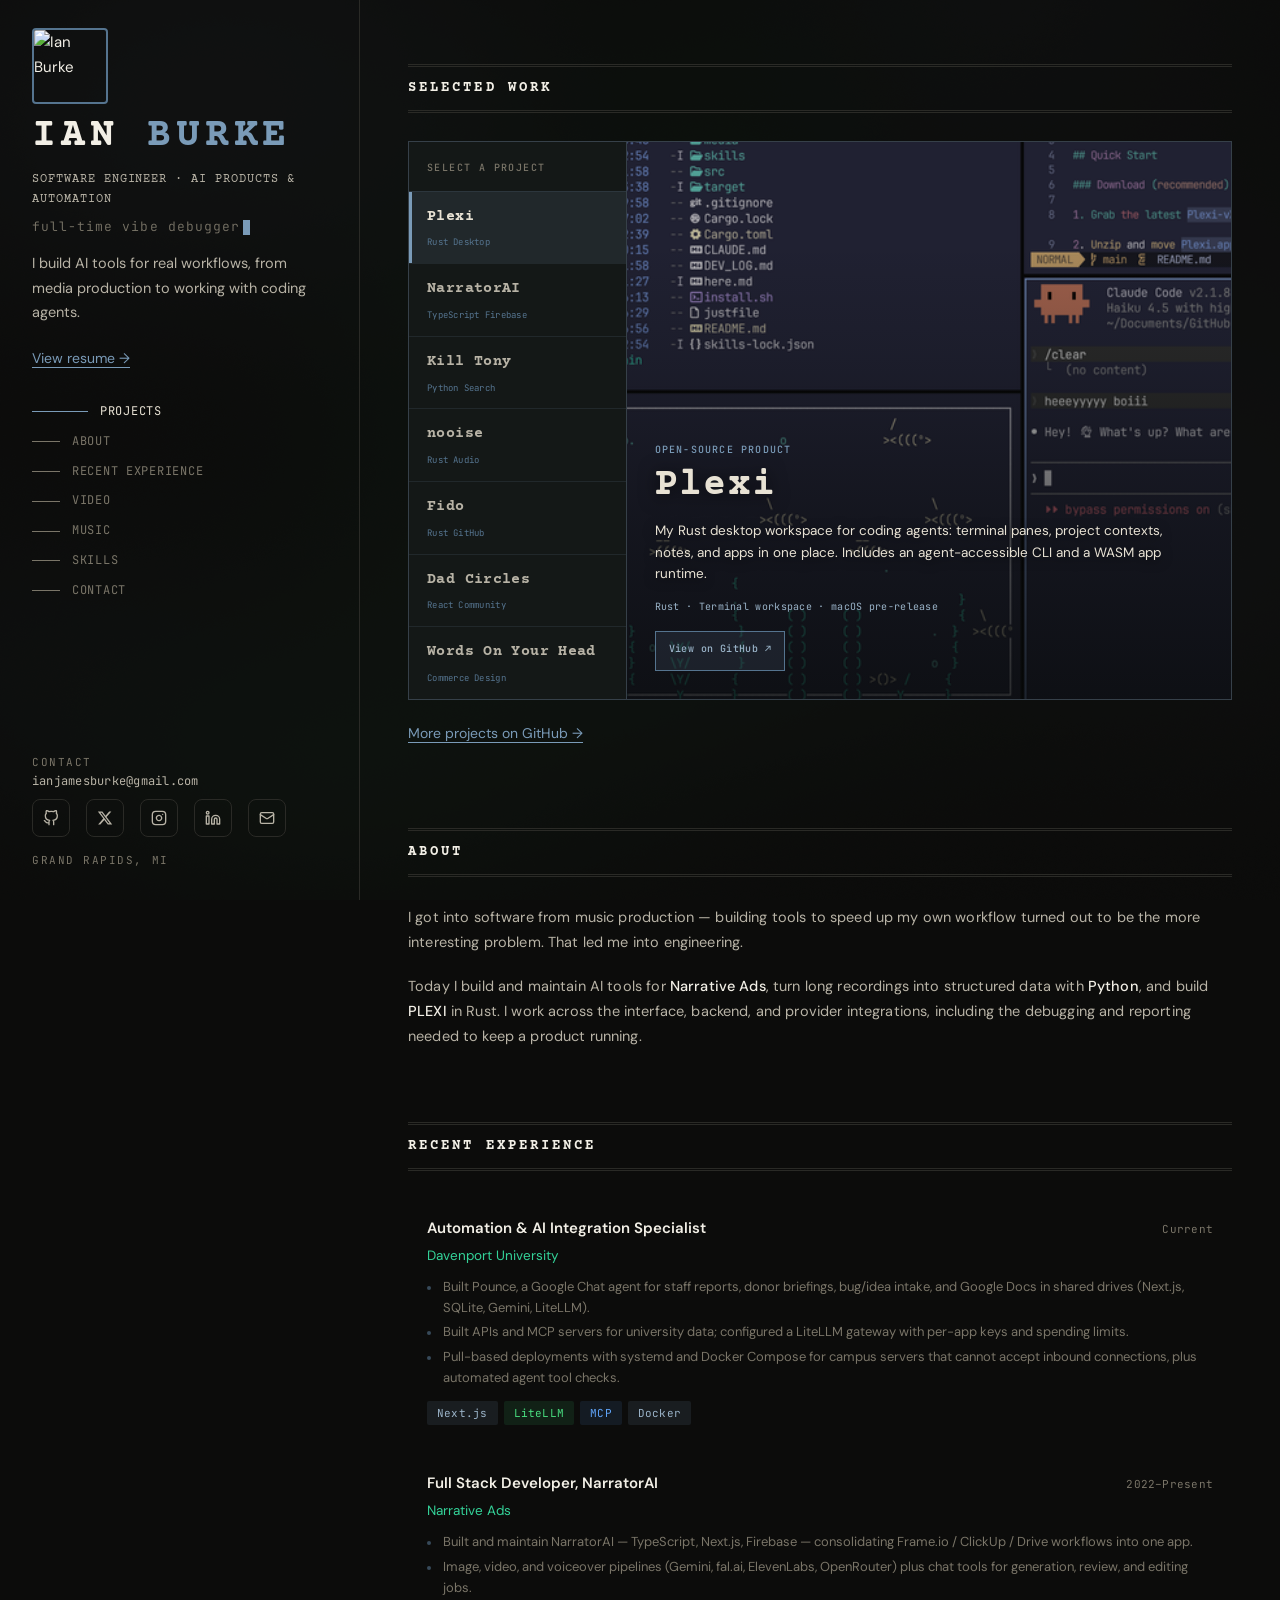
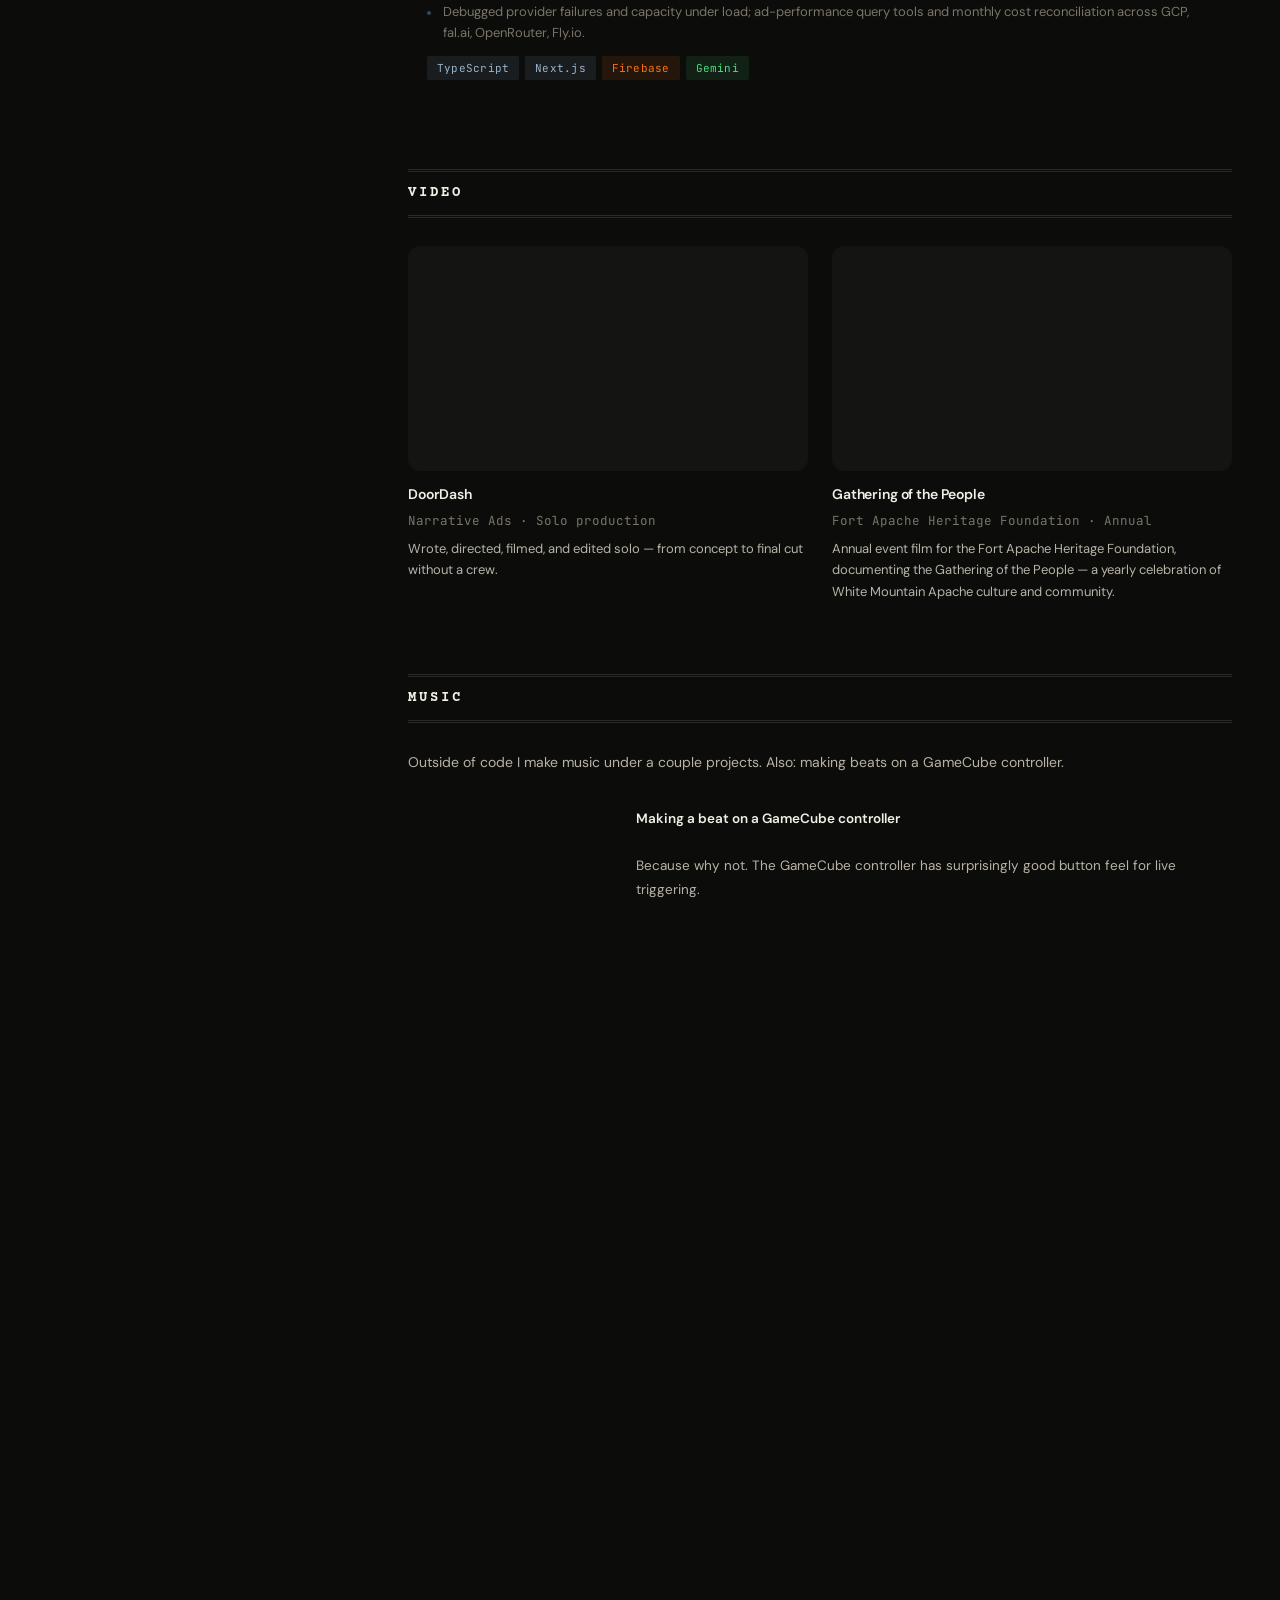
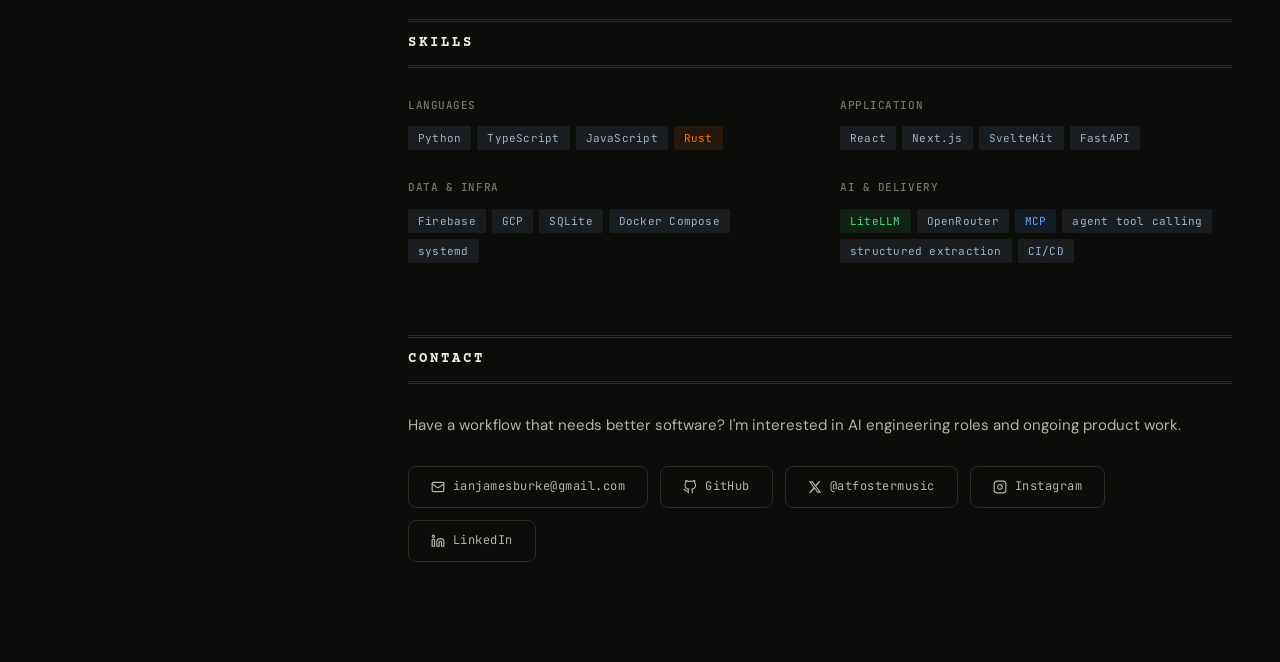
==== commit 935b22be: "Fill selector preview frames with images" ====
--- a/index.html
+++ b/index.html
@@ -766,6 +766,9 @@
     }
 
     .work-selector-media img {
+      position: absolute;
+      inset: 0;
+      display: block;
       width: 100%;
       height: 100%;
       object-fit: cover;
@@ -779,7 +782,7 @@
       content: '';
       position: absolute;
       inset: 0;
-      background: linear-gradient(to top, rgba(7, 9, 9, 0.92) 0%, rgba(7, 9, 9, 0.36) 38%, transparent 68%);
+      background: linear-gradient(to top, rgba(7, 9, 9, 0.72) 0%, rgba(7, 9, 9, 0.46) 34%, rgba(7, 9, 9, 0.16) 62%, transparent 82%);
       pointer-events: none;
     }
 
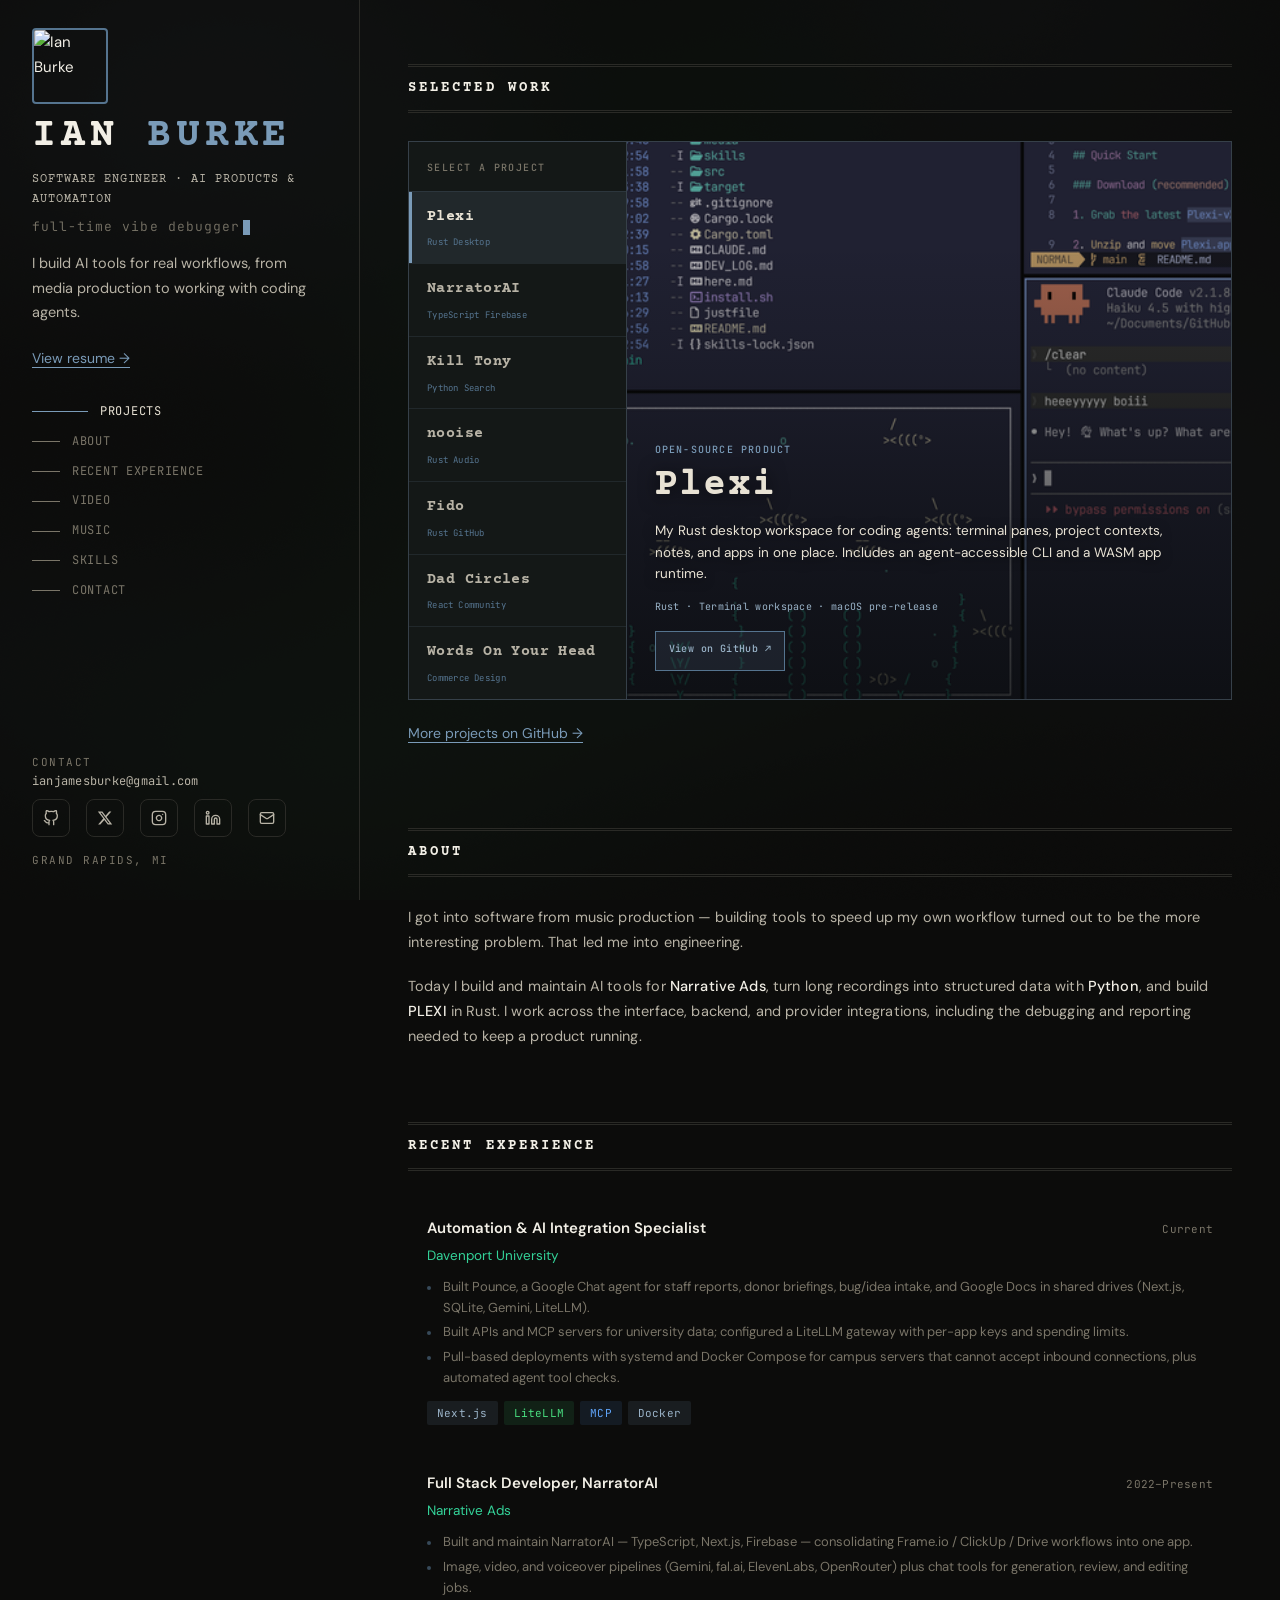
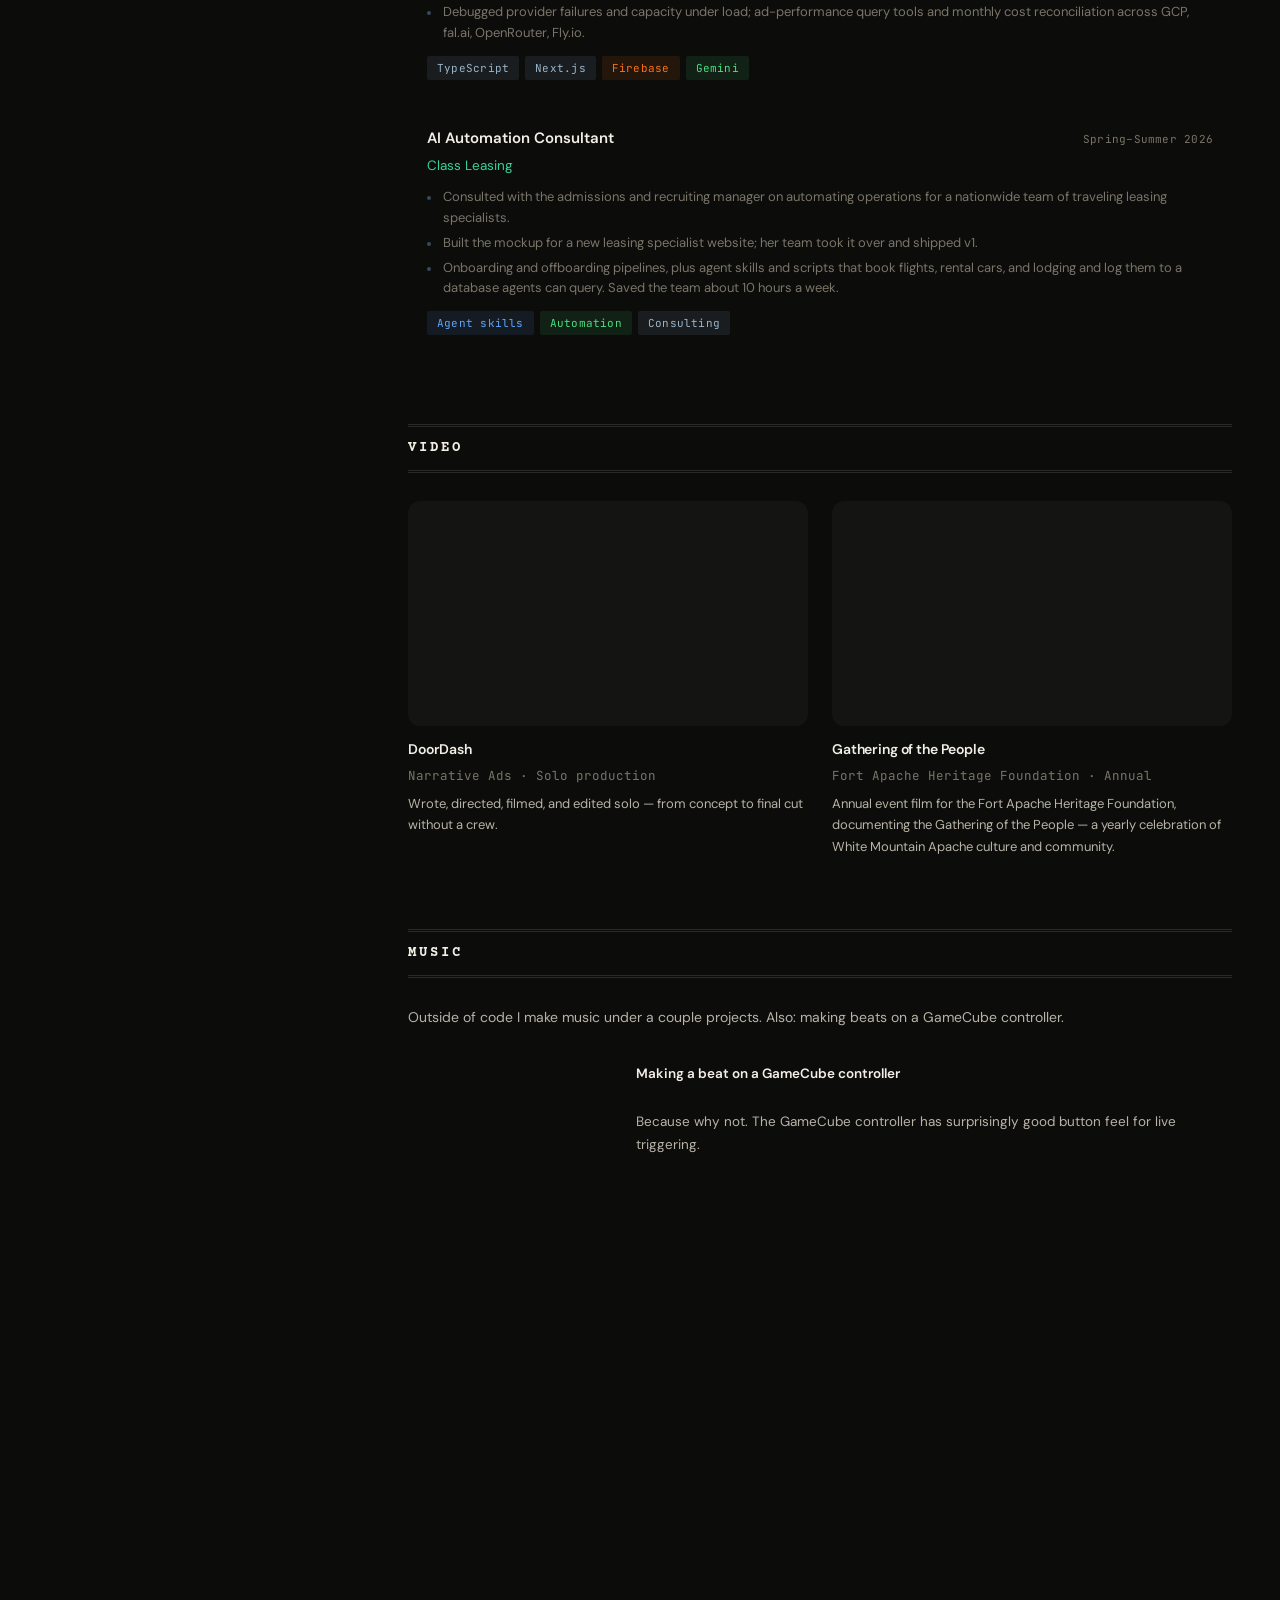
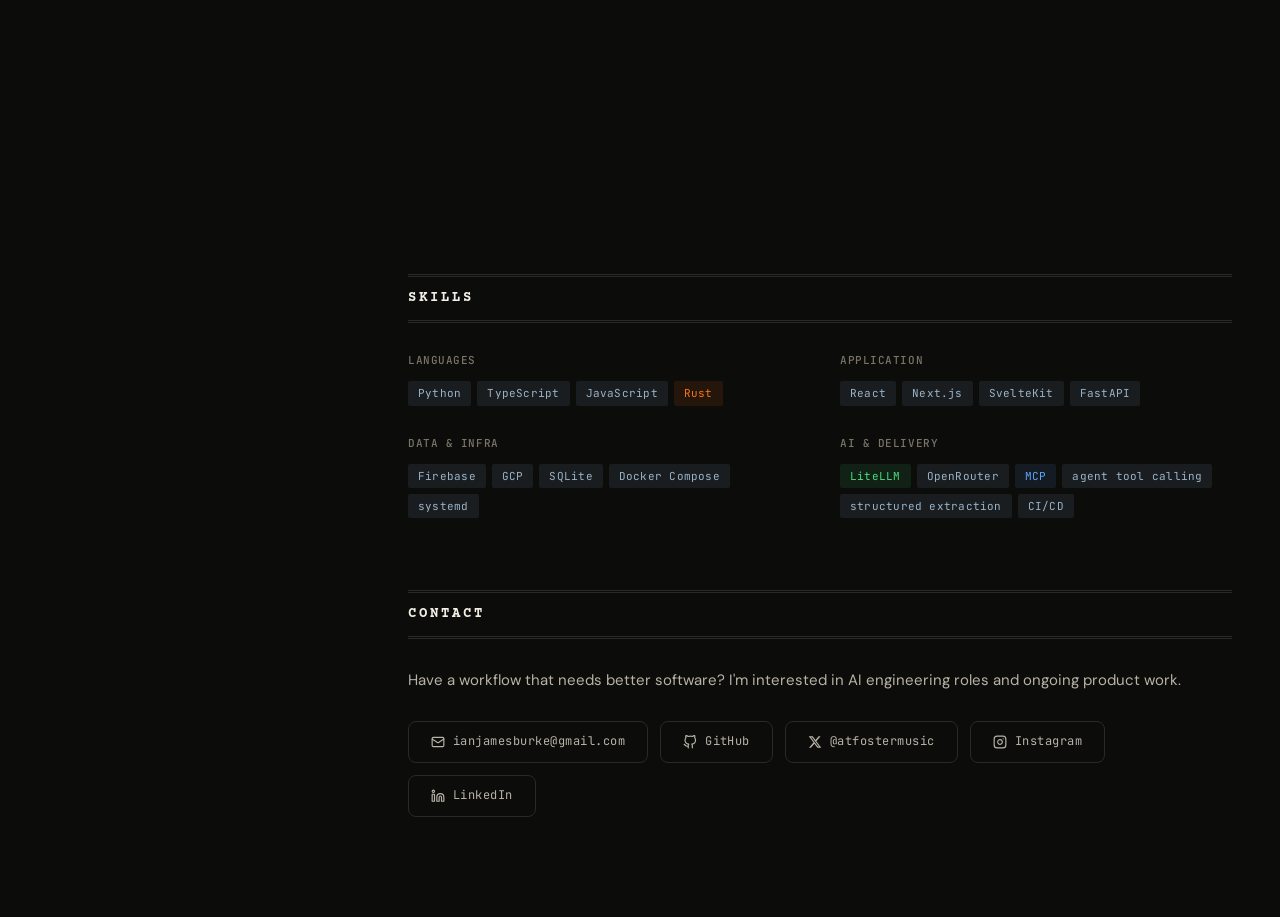
==== commit e539d68f: "Add Class Leasing consulting to resume and portfolio" ====
--- a/index.html
+++ b/index.html
@@ -1546,6 +1546,24 @@
             <span class="tag">Next.js</span>
             <span class="tag orange">Firebase</span>
             <span class="tag green">Gemini</span>
+          </div>
+        </div>
+
+        <div class="exp-item">
+          <div class="exp-header">
+            <span class="exp-role">AI Automation Consultant</span>
+            <span class="exp-date">Spring–Summer 2026</span>
+          </div>
+          <div class="exp-company">Class Leasing</div>
+          <ul class="exp-highlights">
+            <li>Consulted with the admissions and recruiting manager on automating operations for a nationwide team of traveling leasing specialists.</li>
+            <li>Built the mockup for a new leasing specialist website; her team took it over and shipped v1.</li>
+            <li>Onboarding and offboarding pipelines, plus agent skills and scripts that book flights, rental cars, and lodging and log them to a database agents can query. Saved the team about 10 hours a week.</li>
+          </ul>
+          <div class="exp-tags">
+            <span class="tag blue">Agent skills</span>
+            <span class="tag green">Automation</span>
+            <span class="tag">Consulting</span>
           </div>
         </div>
       </section>
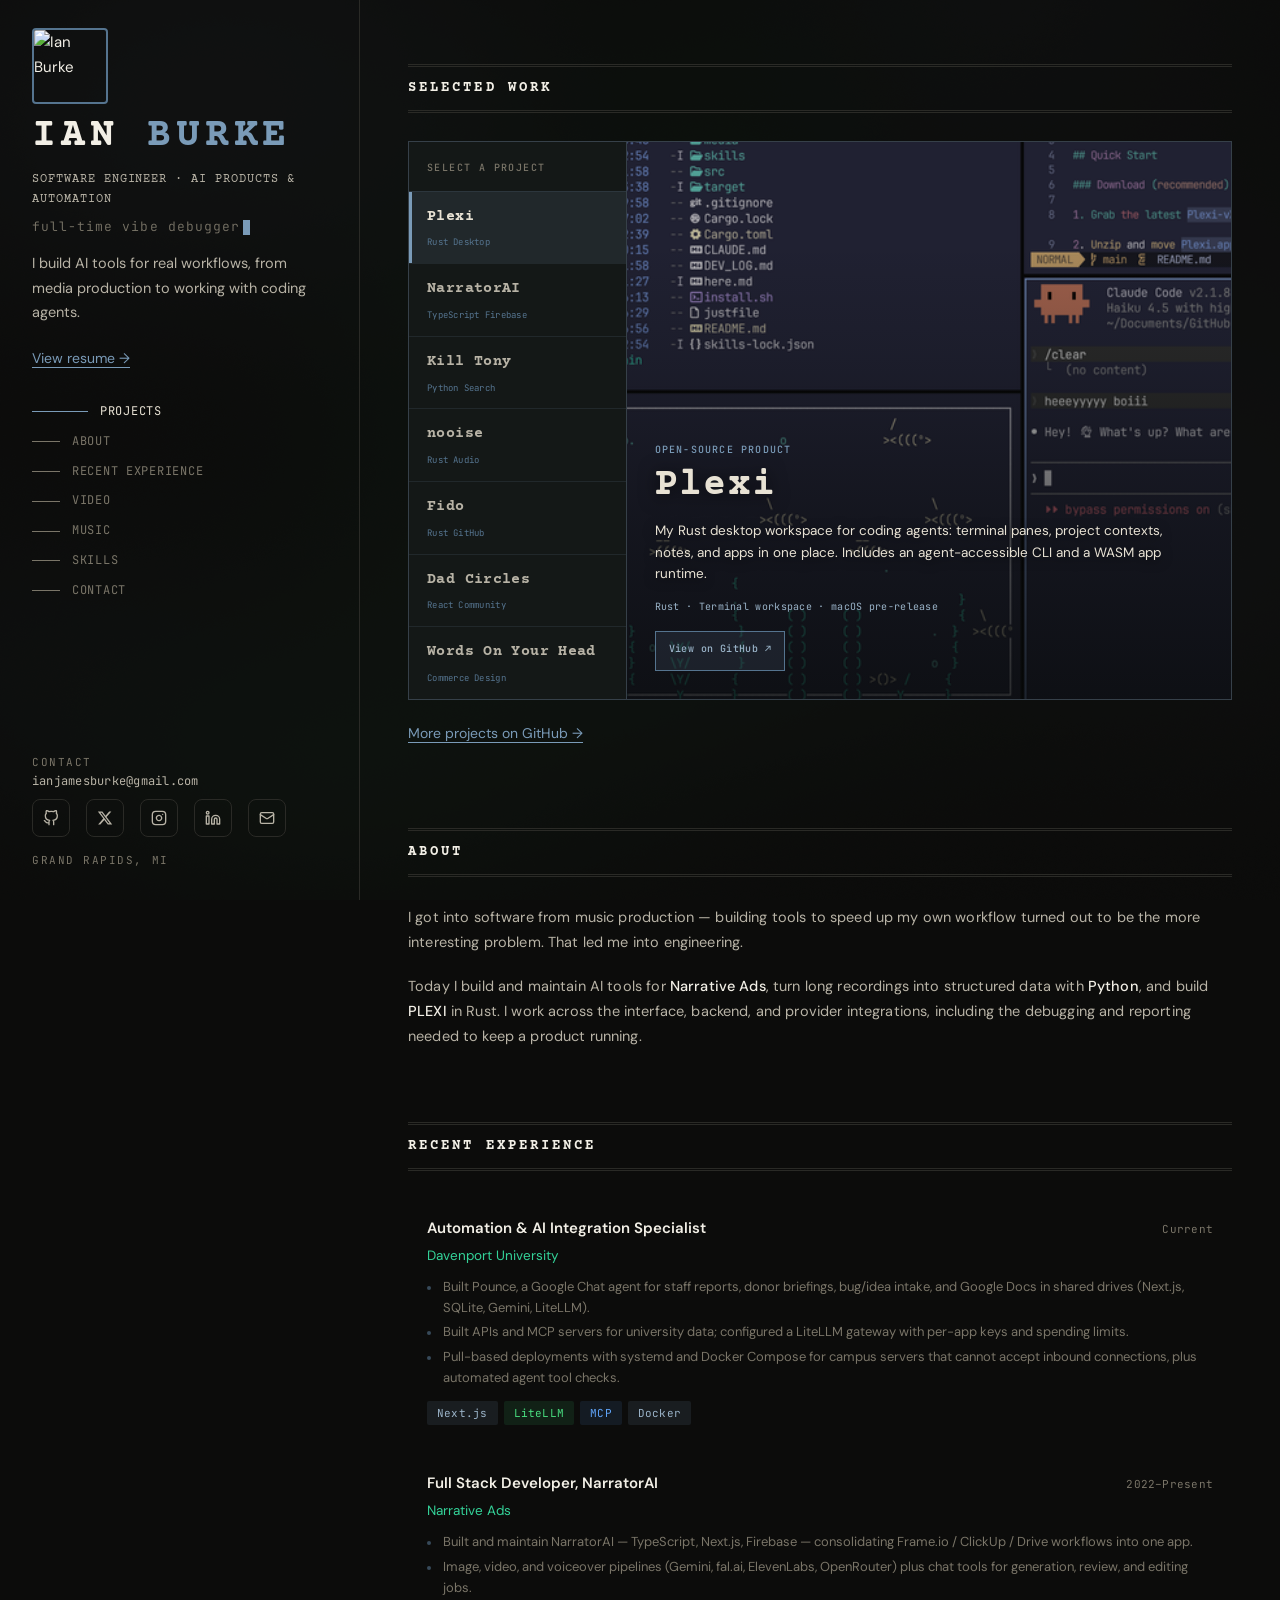
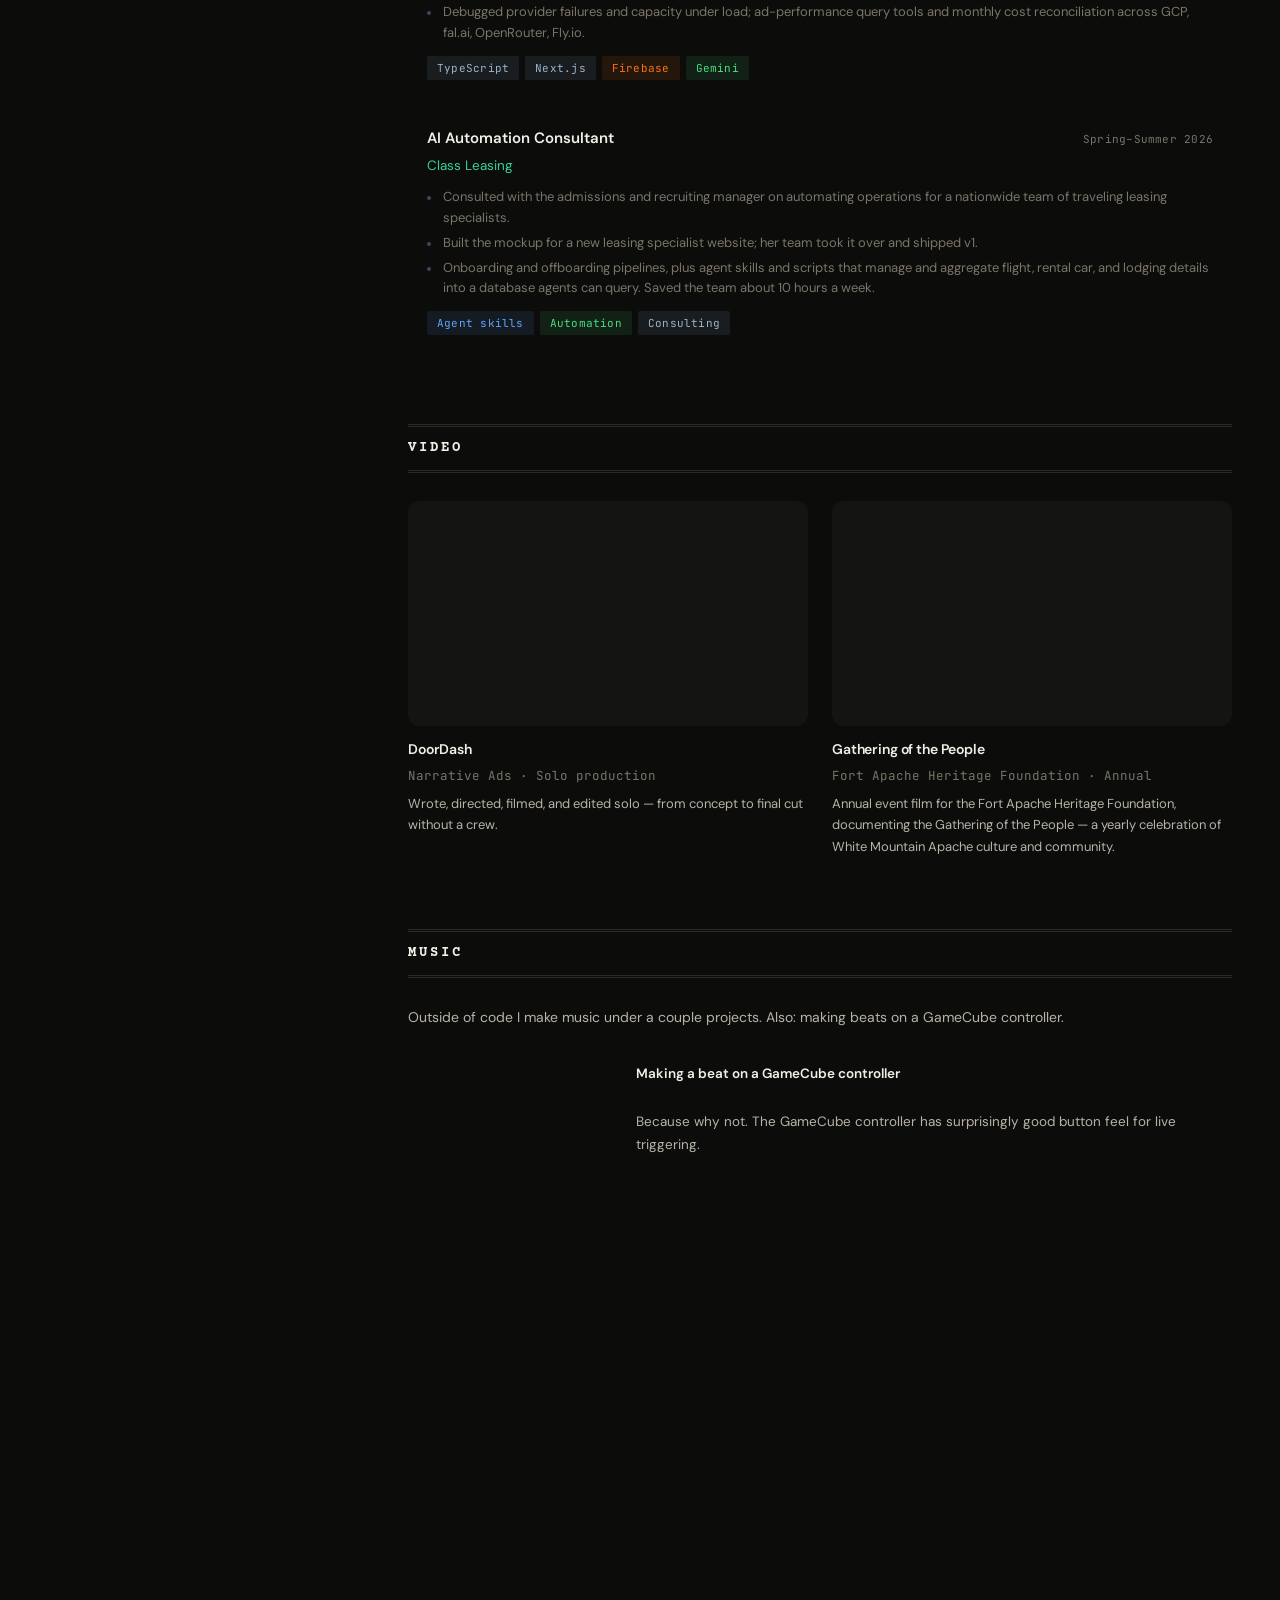
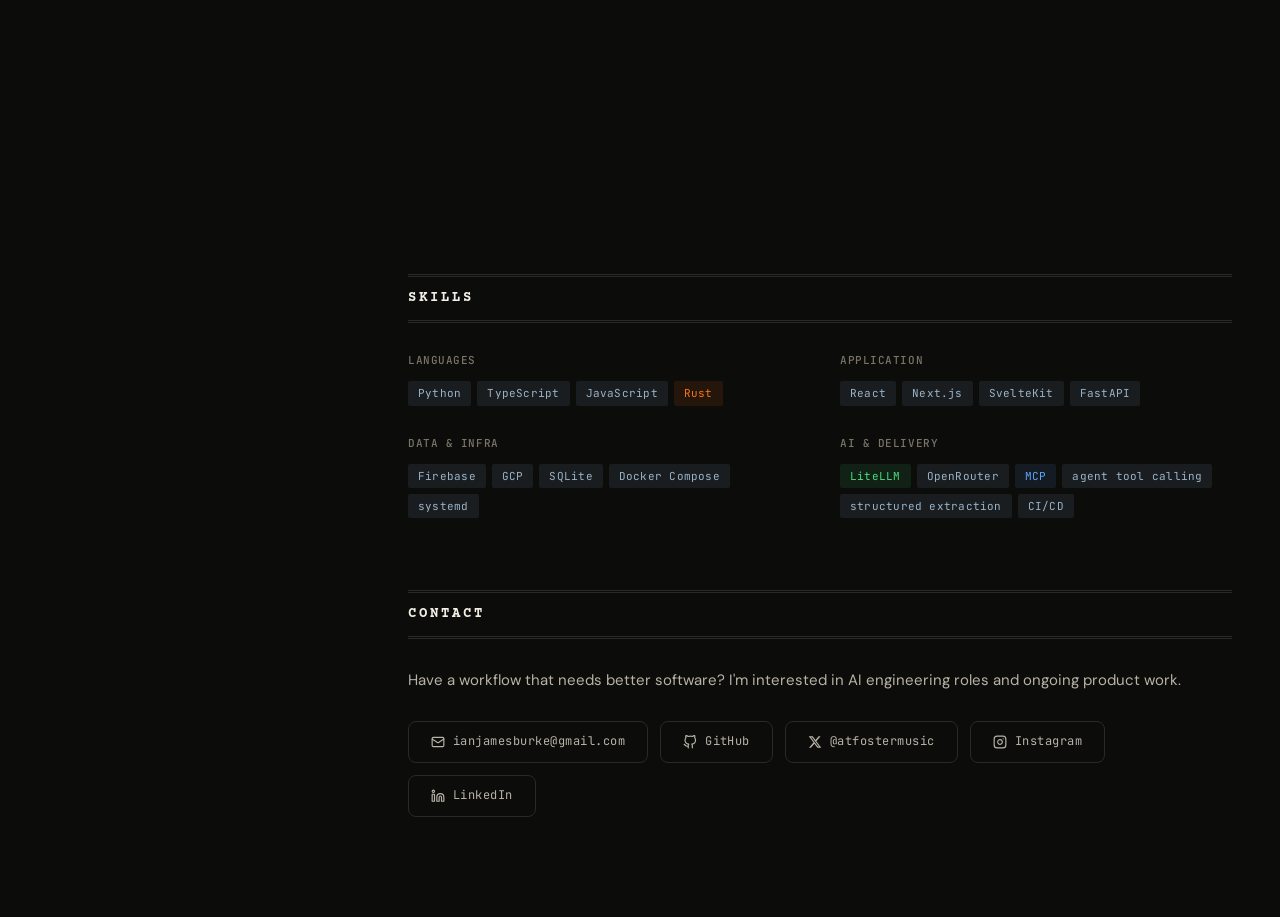
==== commit b918973e: "Clarify Class Leasing travel data wording" ====
--- a/index.html
+++ b/index.html
@@ -1558,7 +1558,7 @@
           <ul class="exp-highlights">
             <li>Consulted with the admissions and recruiting manager on automating operations for a nationwide team of traveling leasing specialists.</li>
             <li>Built the mockup for a new leasing specialist website; her team took it over and shipped v1.</li>
-            <li>Onboarding and offboarding pipelines, plus agent skills and scripts that book flights, rental cars, and lodging and log them to a database agents can query. Saved the team about 10 hours a week.</li>
+            <li>Onboarding and offboarding pipelines, plus agent skills and scripts that manage and aggregate flight, rental car, and lodging details into a database agents can query. Saved the team about 10 hours a week.</li>
           </ul>
           <div class="exp-tags">
             <span class="tag blue">Agent skills</span>
